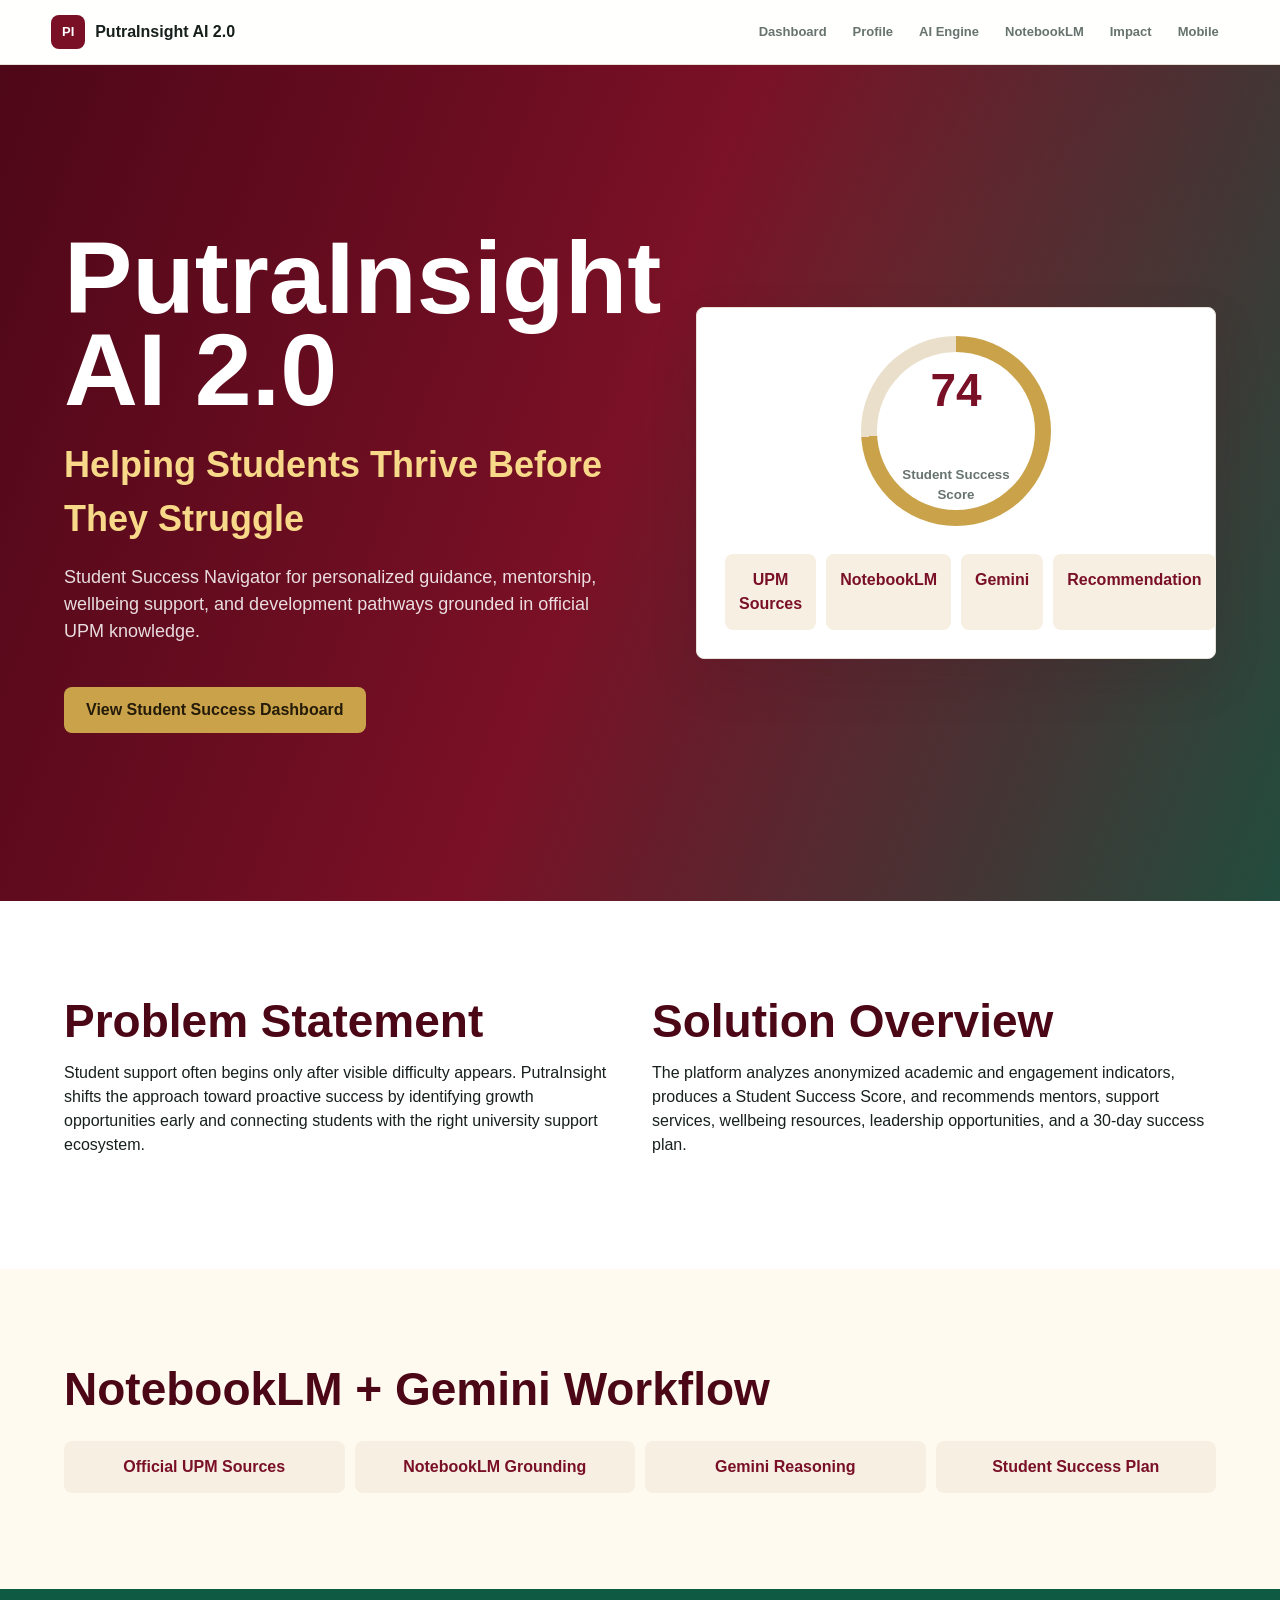
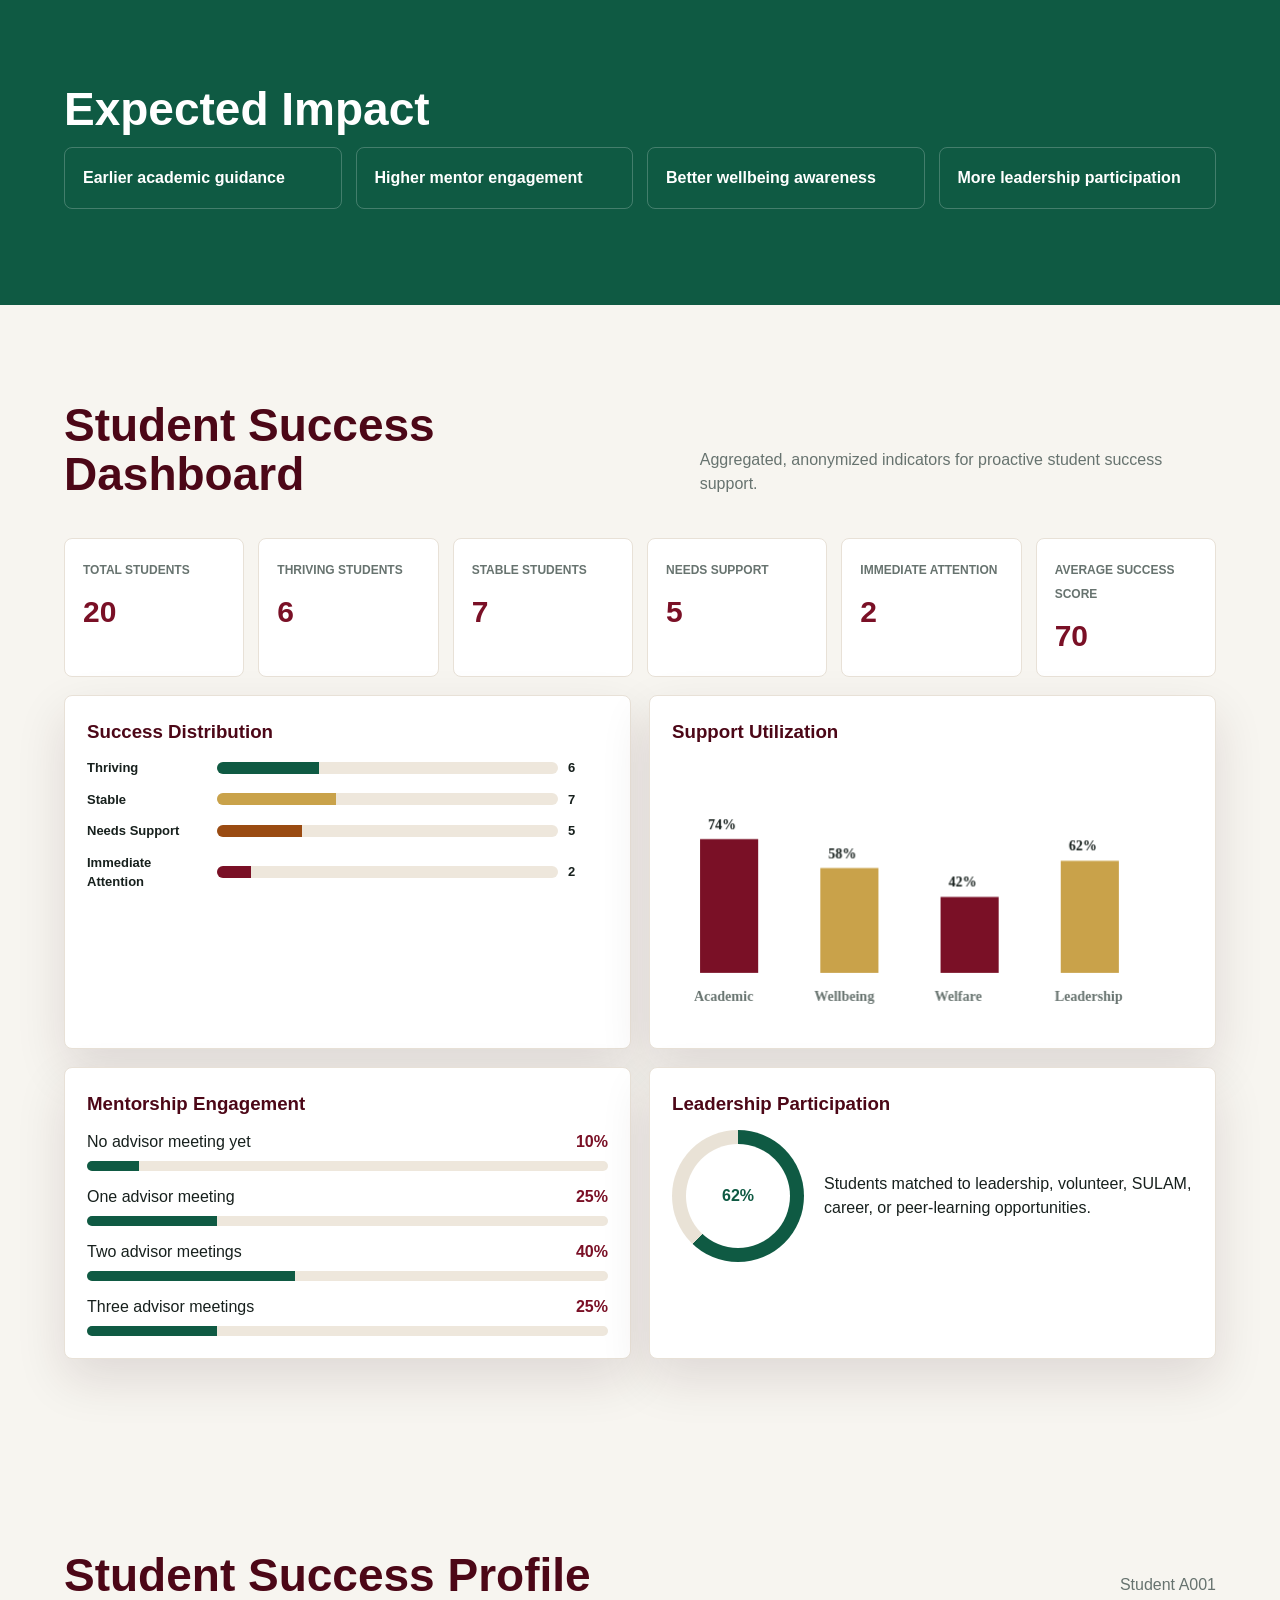
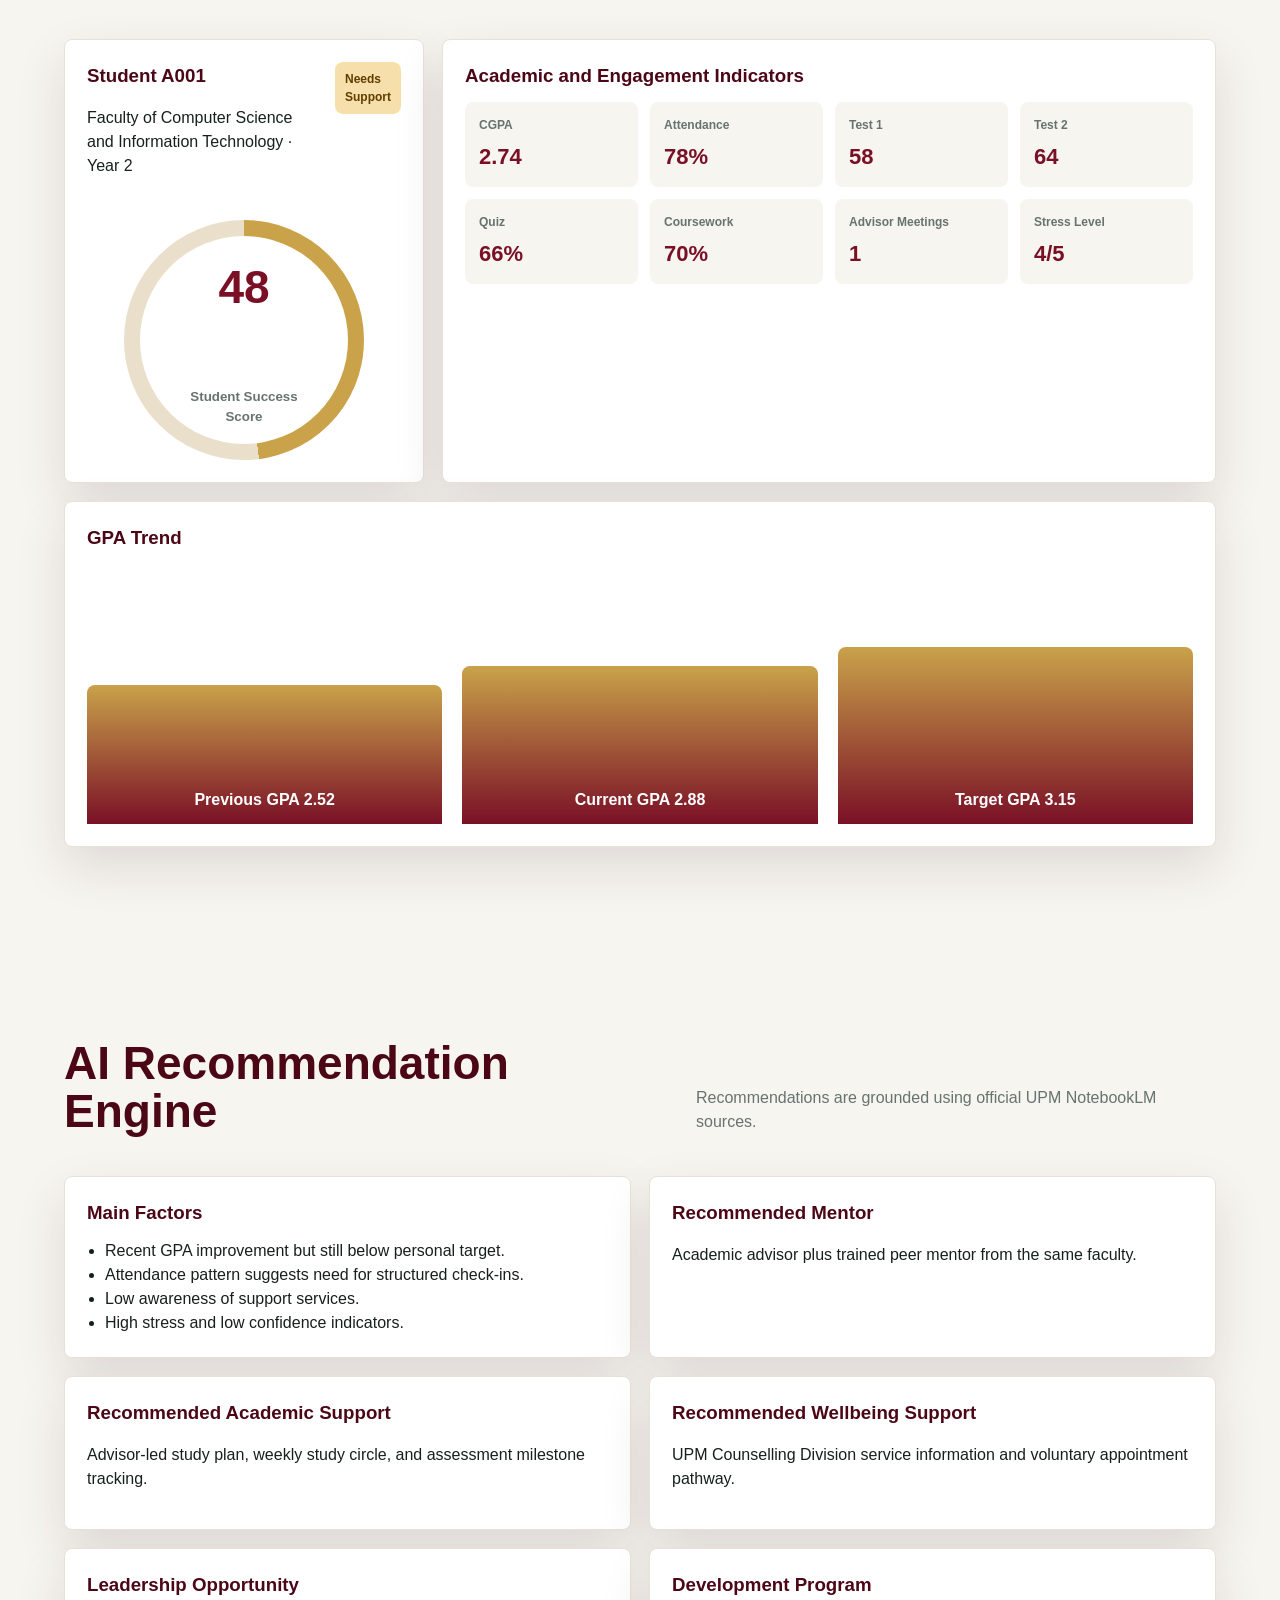
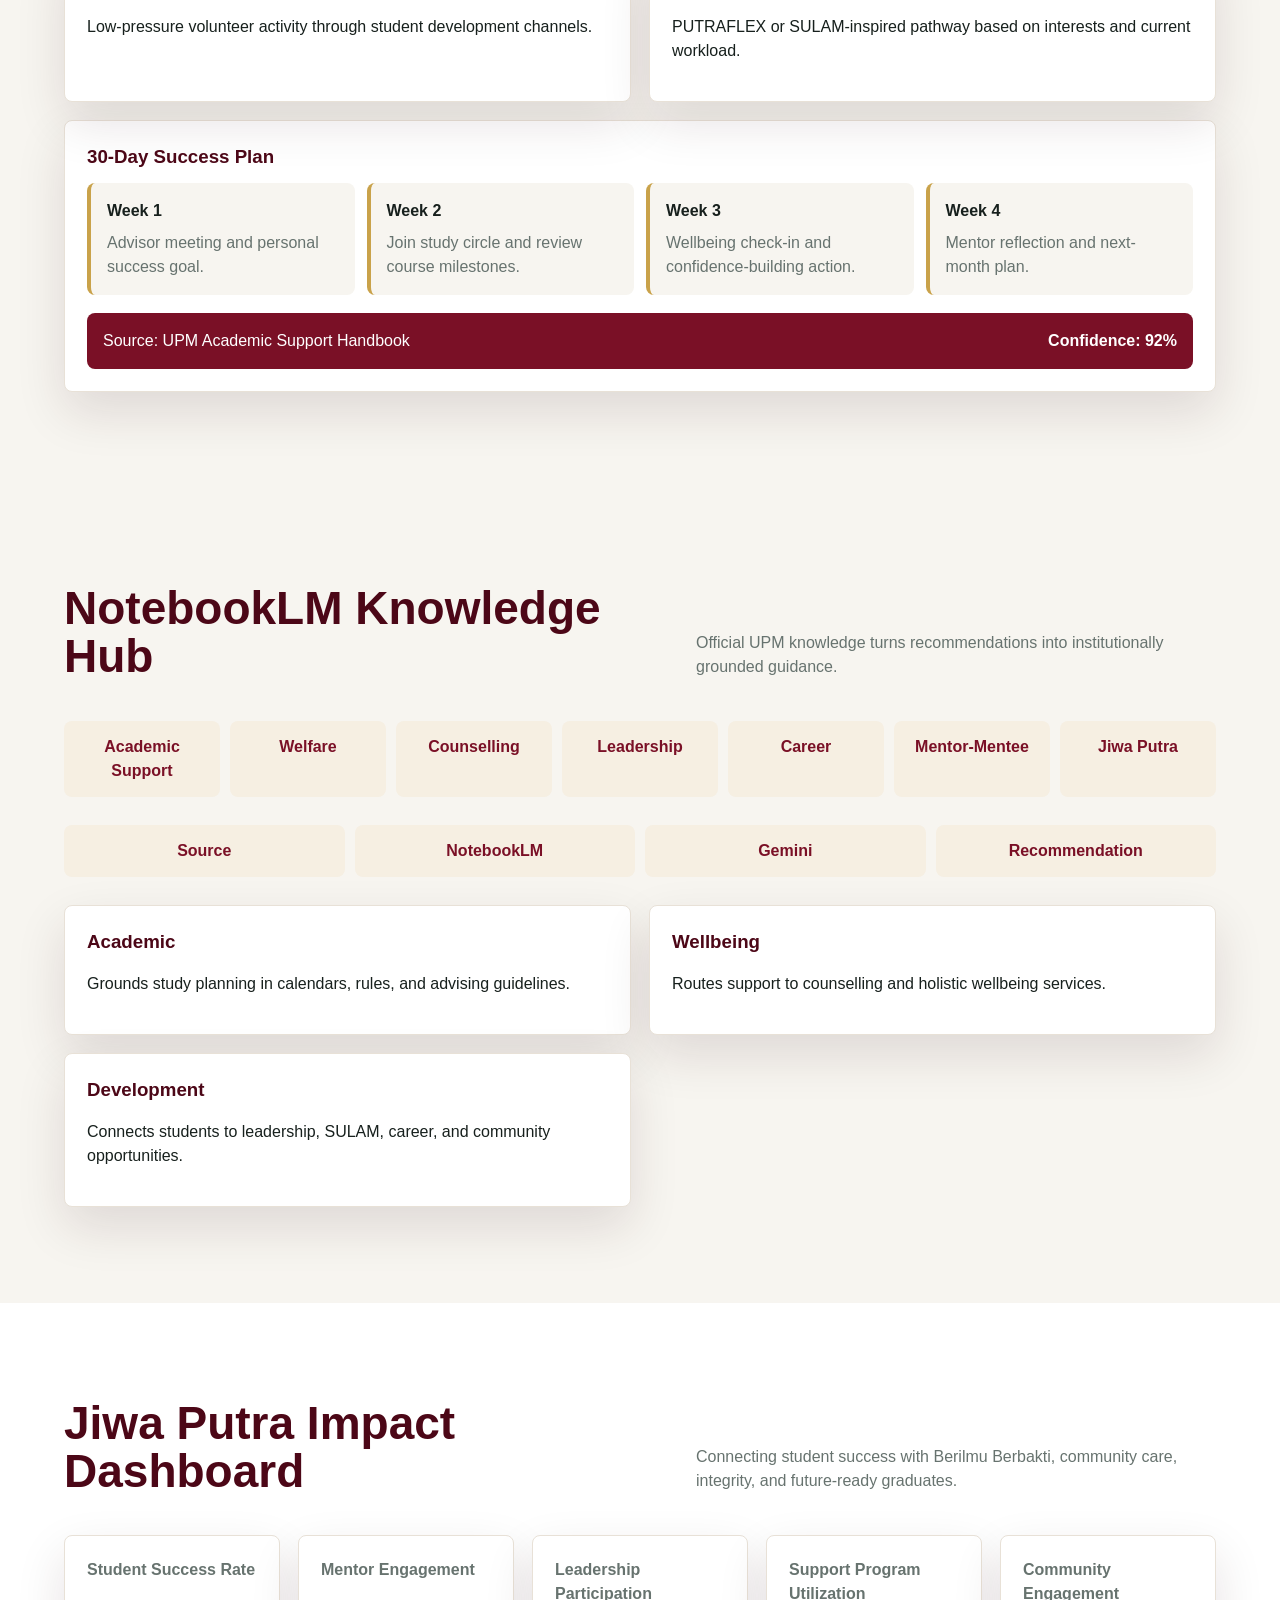
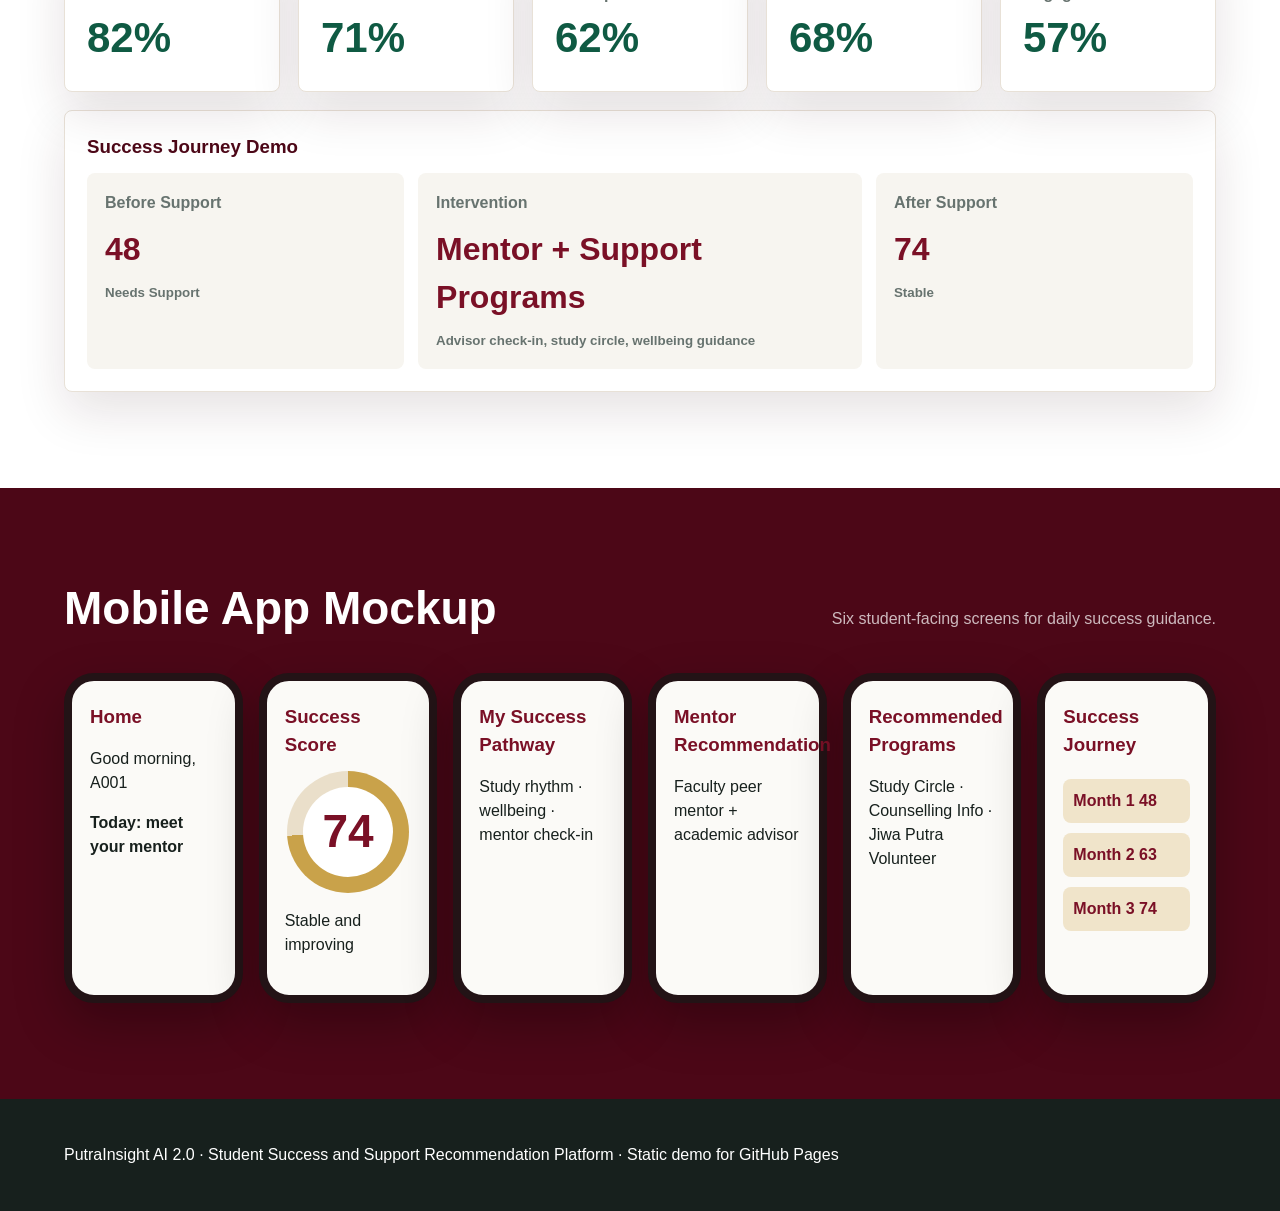
==== demo/index.html @ a6c6b480 "Initial PutraInsight AI 2.0 demo package" ====
<!doctype html>
<html lang="en">
  <head>
    <meta charset="utf-8">
    <meta name="viewport" content="width=device-width, initial-scale=1">
    <title>PutraInsight AI 2.0 | Student Success Navigator</title>
    <link rel="stylesheet" href="styles.css">
  </head>
  <body>
    <header class="topbar">
      <a class="brand" href="#home" aria-label="PutraInsight AI 2.0 home">
        <span class="brand-mark">PI</span>
        <span>PutraInsight AI 2.0</span>
      </a>
      <nav class="nav" aria-label="Primary navigation">
        <a href="#dashboard">Dashboard</a>
        <a href="#profile">Profile</a>
        <a href="#engine">AI Engine</a>
        <a href="#knowledge">NotebookLM</a>
        <a href="#impact">Impact</a>
        <a href="#mobile">Mobile</a>
      </nav>
    </header>

    <main>
      <section id="home" class="hero section">
        <div class="hero-copy">
          <h1>PutraInsight AI 2.0</h1>
          <p class="tagline">Helping Students Thrive Before They Struggle</p>
          <p>Student Success Navigator for personalized guidance, mentorship, wellbeing support, and development pathways grounded in official UPM knowledge.</p>
          <a class="primary-button" href="#dashboard">View Student Success Dashboard</a>
        </div>
        <div class="hero-panel" aria-label="Student success preview">
          <div class="score-ring" style="--score:74">
            <span>74</span>
            <small>Student Success Score</small>
          </div>
          <div class="mini-flow">
            <span>UPM Sources</span>
            <span>NotebookLM</span>
            <span>Gemini</span>
            <span>Recommendation</span>
          </div>
        </div>
      </section>

      <section class="section split">
        <div>
          <h2>Problem Statement</h2>
          <p>Student support often begins only after visible difficulty appears. PutraInsight shifts the approach toward proactive success by identifying growth opportunities early and connecting students with the right university support ecosystem.</p>
        </div>
        <div>
          <h2>Solution Overview</h2>
          <p>The platform analyzes anonymized academic and engagement indicators, produces a Student Success Score, and recommends mentors, support services, wellbeing resources, leadership opportunities, and a 30-day success plan.</p>
        </div>
      </section>

      <section class="section workflow">
        <h2>NotebookLM + Gemini Workflow</h2>
        <div class="workflow-grid">
          <div>Official UPM Sources</div>
          <div>NotebookLM Grounding</div>
          <div>Gemini Reasoning</div>
          <div>Student Success Plan</div>
        </div>
      </section>

      <section class="section impact-strip">
        <h2>Expected Impact</h2>
        <div class="impact-row">
          <span>Earlier academic guidance</span>
          <span>Higher mentor engagement</span>
          <span>Better wellbeing awareness</span>
          <span>More leadership participation</span>
        </div>
      </section>

      <section id="dashboard" class="section dashboard-page">
        <div class="section-heading">
          <h2>Student Success Dashboard</h2>
          <p>Aggregated, anonymized indicators for proactive student success support.</p>
        </div>
        <div class="metric-grid" id="metrics"></div>
        <div class="chart-grid">
          <article class="panel">
            <h3>Success Distribution</h3>
            <div class="bars" id="distribution"></div>
          </article>
          <article class="panel">
            <h3>Support Utilization</h3>
            <canvas id="supportChart" width="520" height="260"></canvas>
          </article>
          <article class="panel">
            <h3>Mentorship Engagement</h3>
            <div class="progress-list" id="mentorList"></div>
          </article>
          <article class="panel">
            <h3>Leadership Participation</h3>
            <div class="donut-row">
              <div class="donut" style="--p:62"><span>62%</span></div>
              <p>Students matched to leadership, volunteer, SULAM, career, or peer-learning opportunities.</p>
            </div>
          </article>
        </div>
      </section>

      <section id="profile" class="section profile-page">
        <div class="section-heading">
          <h2>Student Success Profile</h2>
          <p>Student A001</p>
        </div>
        <div class="profile-layout">
          <article class="panel profile-card">
            <div class="profile-top">
              <div>
                <h3>Student A001</h3>
                <p>Faculty of Computer Science and Information Technology · Year 2</p>
              </div>
              <span class="status needs">Needs Support</span>
            </div>
            <div class="score-ring large" style="--score:48">
              <span>48</span>
              <small>Student Success Score</small>
            </div>
          </article>
          <article class="panel">
            <h3>Academic and Engagement Indicators</h3>
            <div class="indicator-grid" id="studentIndicators"></div>
          </article>
          <article class="panel wide">
            <h3>GPA Trend</h3>
            <div class="trend">
              <span style="height:58%">Previous GPA 2.52</span>
              <span style="height:66%">Current GPA 2.88</span>
              <span style="height:74%">Target GPA 3.15</span>
            </div>
          </article>
        </div>
      </section>

      <section id="engine" class="section engine-page">
        <div class="section-heading">
          <h2>AI Recommendation Engine</h2>
          <p>Recommendations are grounded using official UPM NotebookLM sources.</p>
        </div>
        <div class="recommendation-grid">
          <article class="panel">
            <h3>Main Factors</h3>
            <ul>
              <li>Recent GPA improvement but still below personal target.</li>
              <li>Attendance pattern suggests need for structured check-ins.</li>
              <li>Low awareness of support services.</li>
              <li>High stress and low confidence indicators.</li>
            </ul>
          </article>
          <article class="panel">
            <h3>Recommended Mentor</h3>
            <p>Academic advisor plus trained peer mentor from the same faculty.</p>
          </article>
          <article class="panel">
            <h3>Recommended Academic Support</h3>
            <p>Advisor-led study plan, weekly study circle, and assessment milestone tracking.</p>
          </article>
          <article class="panel">
            <h3>Recommended Wellbeing Support</h3>
            <p>UPM Counselling Division service information and voluntary appointment pathway.</p>
          </article>
          <article class="panel">
            <h3>Leadership Opportunity</h3>
            <p>Low-pressure volunteer activity through student development channels.</p>
          </article>
          <article class="panel">
            <h3>Development Program</h3>
            <p>PUTRAFLEX or SULAM-inspired pathway based on interests and current workload.</p>
          </article>
        </div>
        <article class="panel plan">
          <h3>30-Day Success Plan</h3>
          <div class="timeline">
            <div><strong>Week 1</strong><span>Advisor meeting and personal success goal.</span></div>
            <div><strong>Week 2</strong><span>Join study circle and review course milestones.</span></div>
            <div><strong>Week 3</strong><span>Wellbeing check-in and confidence-building action.</span></div>
            <div><strong>Week 4</strong><span>Mentor reflection and next-month plan.</span></div>
          </div>
          <div class="source-confidence">
            <span>Source: UPM Academic Support Handbook</span>
            <strong>Confidence: 92%</strong>
          </div>
        </article>
      </section>

      <section id="knowledge" class="section knowledge-page">
        <div class="section-heading">
          <h2>NotebookLM Knowledge Hub</h2>
          <p>Official UPM knowledge turns recommendations into institutionally grounded guidance.</p>
        </div>
        <div class="category-grid">
          <span>Academic Support</span>
          <span>Welfare</span>
          <span>Counselling</span>
          <span>Leadership</span>
          <span>Career</span>
          <span>Mentor-Mentee</span>
          <span>Jiwa Putra</span>
        </div>
        <div class="source-flow">
          <div>Source</div>
          <div>NotebookLM</div>
          <div>Gemini</div>
          <div>Recommendation</div>
        </div>
        <div class="knowledge-cards">
          <article class="panel"><h3>Academic</h3><p>Grounds study planning in calendars, rules, and advising guidelines.</p></article>
          <article class="panel"><h3>Wellbeing</h3><p>Routes support to counselling and holistic wellbeing services.</p></article>
          <article class="panel"><h3>Development</h3><p>Connects students to leadership, SULAM, career, and community opportunities.</p></article>
        </div>
      </section>

      <section id="impact" class="section jiwa-page">
        <div class="section-heading">
          <h2>Jiwa Putra Impact Dashboard</h2>
          <p>Connecting student success with Berilmu Berbakti, community care, integrity, and future-ready graduates.</p>
        </div>
        <div class="impact-dashboard">
          <article class="panel impact-card"><span>Student Success Rate</span><strong>82%</strong></article>
          <article class="panel impact-card"><span>Mentor Engagement</span><strong>71%</strong></article>
          <article class="panel impact-card"><span>Leadership Participation</span><strong>62%</strong></article>
          <article class="panel impact-card"><span>Support Program Utilization</span><strong>68%</strong></article>
          <article class="panel impact-card"><span>Community Engagement</span><strong>57%</strong></article>
        </div>
        <article class="panel journey">
          <h3>Success Journey Demo</h3>
          <div class="journey-grid">
            <div><span>Before Support</span><strong>48</strong><small>Needs Support</small></div>
            <div><span>Intervention</span><strong>Mentor + Support Programs</strong><small>Advisor check-in, study circle, wellbeing guidance</small></div>
            <div><span>After Support</span><strong>74</strong><small>Stable</small></div>
          </div>
        </article>
      </section>

      <section id="mobile" class="section mobile-page">
        <div class="section-heading">
          <h2>Mobile App Mockup</h2>
          <p>Six student-facing screens for daily success guidance.</p>
        </div>
        <div class="phone-grid">
          <div class="phone"><h3>Home</h3><p>Good morning, A001</p><strong>Today: meet your mentor</strong></div>
          <div class="phone"><h3>Success Score</h3><div class="score-ring small" style="--score:74"><span>74</span></div><p>Stable and improving</p></div>
          <div class="phone"><h3>My Success Pathway</h3><p>Study rhythm · wellbeing · mentor check-in</p></div>
          <div class="phone"><h3>Mentor Recommendation</h3><p>Faculty peer mentor + academic advisor</p></div>
          <div class="phone"><h3>Recommended Programs</h3><p>Study Circle · Counselling Info · Jiwa Putra Volunteer</p></div>
          <div class="phone"><h3>Success Journey</h3><div class="months"><span>Month 1 48</span><span>Month 2 63</span><span>Month 3 74</span></div></div>
        </div>
      </section>
    </main>

    <footer class="footer">
      <p>PutraInsight AI 2.0 · Student Success and Support Recommendation Platform · Static demo for GitHub Pages</p>
    </footer>
    <script src="script.js"></script>
  </body>
</html>
---- demo/styles.css ----
:root {
  --maroon: #7a1026;
  --maroon-dark: #4c0717;
  --gold: #c9a24a;
  --green: #0f5a43;
  --ink: #17201d;
  --muted: #67736f;
  --line: #e8e1d7;
  --paper: #ffffff;
  --soft: #f7f5f0;
  --shadow: 0 20px 50px rgba(48, 18, 23, 0.12);
}

* {
  box-sizing: border-box;
}

html {
  scroll-behavior: smooth;
}

body {
  margin: 0;
  color: var(--ink);
  background: var(--soft);
  font-family: Inter, "Segoe UI", Arial, sans-serif;
  line-height: 1.5;
  overflow-x: hidden;
}

a {
  color: inherit;
  text-decoration: none;
}

.topbar {
  position: sticky;
  top: 0;
  z-index: 20;
  display: flex;
  align-items: center;
  justify-content: space-between;
  gap: 24px;
  padding: 14px clamp(18px, 4vw, 56px);
  background: rgba(255, 255, 255, 0.92);
  border-bottom: 1px solid var(--line);
  backdrop-filter: blur(14px);
}

.brand {
  display: inline-flex;
  align-items: center;
  gap: 10px;
  font-weight: 800;
}

.brand-mark {
  display: grid;
  place-items: center;
  width: 34px;
  height: 34px;
  color: white;
  background: var(--maroon);
  border-radius: 8px;
  font-size: 13px;
}

.nav {
  display: flex;
  flex-wrap: wrap;
  gap: 6px;
  justify-content: flex-end;
}

.nav a {
  padding: 8px 10px;
  color: var(--muted);
  font-size: 13px;
  font-weight: 700;
}

.section {
  padding: clamp(54px, 8vw, 96px) clamp(18px, 5vw, 72px);
}

.hero {
  min-height: calc(100vh - 64px);
  display: grid;
  grid-template-columns: minmax(0, 1fr) minmax(280px, 520px);
  align-items: center;
  gap: clamp(32px, 6vw, 80px);
  color: white;
  background:
    linear-gradient(110deg, rgba(76, 7, 23, 0.96), rgba(122, 16, 38, 0.88) 48%, rgba(15, 90, 67, 0.82)),
    radial-gradient(circle at 70% 30%, rgba(201, 162, 74, 0.24), transparent 34%),
    var(--maroon);
}

.hero h1 {
  margin: 0;
  max-width: 760px;
  font-size: clamp(48px, 8vw, 112px);
  line-height: 0.9;
  letter-spacing: 0;
}

.tagline {
  margin: 22px 0 10px;
  font-size: clamp(22px, 3vw, 36px);
  color: #f7d989;
  font-weight: 800;
}

.hero-copy p:not(.tagline) {
  max-width: 620px;
  color: rgba(255, 255, 255, 0.86);
  font-size: 18px;
}

.hero-copy,
.hero-panel {
  min-width: 0;
}

.primary-button {
  display: inline-flex;
  align-items: center;
  justify-content: center;
  min-height: 46px;
  margin-top: 24px;
  padding: 0 22px;
  border-radius: 8px;
  background: var(--gold);
  color: #251b09;
  font-weight: 800;
}

.hero-panel,
.panel {
  background: var(--paper);
  border: 1px solid var(--line);
  border-radius: 8px;
  box-shadow: var(--shadow);
}

.hero-panel {
  padding: 28px;
  color: var(--ink);
}

.score-ring {
  --p: calc(var(--score) * 1%);
  width: 190px;
  aspect-ratio: 1;
  margin: 0 auto;
  display: grid;
  place-items: center;
  text-align: center;
  border-radius: 50%;
  background: conic-gradient(var(--gold) var(--p), #eadfca 0);
  position: relative;
}

.score-ring::after {
  content: "";
  position: absolute;
  inset: 16px;
  border-radius: 50%;
  background: white;
}

.score-ring span,
.score-ring small {
  z-index: 1;
  display: block;
}

.score-ring span {
  font-size: 46px;
  font-weight: 900;
  color: var(--maroon);
}

.score-ring small {
  max-width: 110px;
  color: var(--muted);
  font-weight: 700;
}

.score-ring.large {
  width: 240px;
}

.score-ring.small {
  width: 122px;
}

.mini-flow,
.workflow-grid,
.source-flow {
  display: grid;
  grid-template-columns: repeat(4, 1fr);
  gap: 10px;
  margin-top: 28px;
}

.mini-flow span,
.workflow-grid div,
.source-flow div,
.category-grid span {
  padding: 14px;
  border-radius: 8px;
  background: #f6efe2;
  color: var(--maroon);
  font-weight: 800;
  text-align: center;
}

.split {
  display: grid;
  grid-template-columns: repeat(2, minmax(0, 1fr));
  gap: 24px;
  background: white;
}

h2 {
  margin: 0 0 14px;
  color: var(--maroon-dark);
  font-size: clamp(28px, 4vw, 46px);
  line-height: 1.05;
}

h3 {
  margin: 0 0 12px;
  color: var(--maroon-dark);
}

.section-heading {
  display: flex;
  align-items: end;
  justify-content: space-between;
  gap: 22px;
  margin-bottom: 26px;
}

.section-heading p {
  max-width: 520px;
  color: var(--muted);
}

.workflow {
  background: #fffaf0;
}

.impact-strip {
  background: var(--green);
  color: white;
}

.impact-strip h2 {
  color: white;
}

.impact-row {
  display: grid;
  grid-template-columns: repeat(4, 1fr);
  gap: 14px;
}

.impact-row span {
  padding: 18px;
  border: 1px solid rgba(255, 255, 255, 0.22);
  border-radius: 8px;
  font-weight: 800;
}

.metric-grid {
  display: grid;
  grid-template-columns: repeat(6, minmax(130px, 1fr));
  gap: 14px;
  margin-bottom: 18px;
}

.metric {
  padding: 18px;
  background: white;
  border: 1px solid var(--line);
  border-radius: 8px;
}

.metric span {
  color: var(--muted);
  font-size: 12px;
  font-weight: 800;
  text-transform: uppercase;
}

.metric strong {
  display: block;
  margin-top: 8px;
  color: var(--maroon);
  font-size: 30px;
}

.chart-grid,
.recommendation-grid,
.knowledge-cards,
.impact-dashboard {
  display: grid;
  grid-template-columns: repeat(2, minmax(0, 1fr));
  gap: 18px;
}

.panel {
  padding: 22px;
}

.bars {
  display: grid;
  gap: 12px;
}

.bar-row {
  display: grid;
  grid-template-columns: 120px 1fr 40px;
  align-items: center;
  gap: 10px;
  font-size: 13px;
  font-weight: 800;
}

.bar-track {
  height: 12px;
  overflow: hidden;
  border-radius: 999px;
  background: #eee7dc;
}

.bar-fill {
  height: 100%;
  background: linear-gradient(90deg, var(--maroon), var(--gold));
}

.progress-list {
  display: grid;
  gap: 14px;
}

.progress-item {
  display: grid;
  gap: 7px;
}

.progress-item div {
  height: 10px;
  border-radius: 999px;
  background: #eee7dc;
  overflow: hidden;
}

.progress-item span span {
  float: right;
  color: var(--maroon);
  font-weight: 900;
}

.progress-item i {
  display: block;
  height: 100%;
  background: var(--green);
}

.donut-row {
  display: flex;
  align-items: center;
  gap: 20px;
}

.donut {
  --fill: calc(var(--p) * 1%);
  width: 132px;
  aspect-ratio: 1;
  display: grid;
  place-items: center;
  flex: 0 0 auto;
  border-radius: 50%;
  background: conic-gradient(var(--green) var(--fill), #e9e2d6 0);
  position: relative;
}

.donut::after {
  content: "";
  position: absolute;
  inset: 14px;
  border-radius: 50%;
  background: white;
}

.donut span {
  z-index: 1;
  font-weight: 900;
  color: var(--green);
}

.profile-layout {
  display: grid;
  grid-template-columns: 360px 1fr;
  gap: 18px;
}

.profile-card {
  display: grid;
  gap: 26px;
}

.profile-top {
  display: flex;
  justify-content: space-between;
  gap: 14px;
}

.status {
  align-self: start;
  padding: 8px 10px;
  border-radius: 8px;
  font-size: 12px;
  font-weight: 900;
}

.status.needs {
  color: #603d00;
  background: #f6dfaa;
}

.indicator-grid {
  display: grid;
  grid-template-columns: repeat(4, minmax(0, 1fr));
  gap: 12px;
}

.indicator {
  padding: 14px;
  border-radius: 8px;
  background: var(--soft);
}

.indicator span {
  display: block;
  color: var(--muted);
  font-size: 12px;
  font-weight: 800;
}

.indicator strong {
  display: block;
  margin-top: 6px;
  color: var(--maroon);
  font-size: 22px;
}

.wide {
  grid-column: 1 / -1;
}

.trend {
  height: 260px;
  display: flex;
  align-items: end;
  gap: 20px;
  padding-top: 20px;
}

.trend span {
  flex: 1;
  display: flex;
  align-items: end;
  justify-content: center;
  padding: 12px;
  color: white;
  border-radius: 8px 8px 0 0;
  background: linear-gradient(180deg, var(--gold), var(--maroon));
  font-weight: 800;
  text-align: center;
}

.recommendation-grid ul {
  padding-left: 18px;
  margin: 0;
}

.plan {
  margin-top: 18px;
}

.timeline {
  display: grid;
  grid-template-columns: repeat(4, 1fr);
  gap: 12px;
}

.timeline div {
  padding: 16px;
  border-left: 4px solid var(--gold);
  background: var(--soft);
  border-radius: 8px;
}

.timeline span {
  display: block;
  margin-top: 8px;
  color: var(--muted);
}

.source-confidence {
  display: flex;
  justify-content: space-between;
  gap: 18px;
  margin-top: 18px;
  padding: 16px;
  border-radius: 8px;
  color: white;
  background: var(--maroon);
}

.category-grid {
  display: grid;
  grid-template-columns: repeat(7, minmax(120px, 1fr));
  gap: 10px;
}

.source-flow {
  margin: 28px 0;
}

.jiwa-page {
  background: #fff;
}

.impact-dashboard {
  grid-template-columns: repeat(5, 1fr);
}

.impact-card {
  min-height: 140px;
  display: grid;
  align-content: space-between;
}

.impact-card span {
  color: var(--muted);
  font-weight: 800;
}

.impact-card strong {
  color: var(--green);
  font-size: 42px;
}

.journey {
  margin-top: 18px;
}

.journey-grid {
  display: grid;
  grid-template-columns: 1fr 1.4fr 1fr;
  gap: 14px;
}

.journey-grid div {
  padding: 18px;
  border-radius: 8px;
  background: var(--soft);
}

.journey-grid span,
.journey-grid small {
  display: block;
  color: var(--muted);
  font-weight: 800;
}

.journey-grid strong {
  display: block;
  margin: 10px 0;
  color: var(--maroon);
  font-size: 32px;
}

.mobile-page {
  background: var(--maroon-dark);
  color: white;
}

.mobile-page h2,
.mobile-page h3 {
  color: white;
}

.mobile-page .section-heading p {
  color: rgba(255, 255, 255, 0.72);
}

.phone-grid {
  display: grid;
  grid-template-columns: repeat(6, minmax(150px, 1fr));
  gap: 16px;
}

.phone {
  min-height: 310px;
  padding: 22px 18px;
  border: 8px solid #231316;
  border-radius: 30px;
  background: #fbfaf7;
  color: var(--ink);
  box-shadow: 0 20px 50px rgba(0, 0, 0, 0.28);
}

.phone h3 {
  color: var(--maroon);
}

.months {
  display: grid;
  gap: 10px;
  margin-top: 20px;
}

.months span {
  padding: 10px;
  border-radius: 8px;
  background: #f0e4ca;
  color: var(--maroon);
  font-weight: 900;
}

.footer {
  padding: 28px clamp(18px, 5vw, 72px);
  color: white;
  background: var(--ink);
}

canvas {
  width: 100%;
  height: auto;
}

@media (max-width: 1100px) {
  .metric-grid,
  .impact-dashboard,
  .phone-grid {
    grid-template-columns: repeat(3, 1fr);
  }

  .category-grid {
    grid-template-columns: repeat(3, 1fr);
  }
}

@media (max-width: 820px) {
  .topbar {
    position: static;
    align-items: flex-start;
    flex-direction: column;
  }

  .nav {
    display: grid;
    grid-template-columns: repeat(3, minmax(0, 1fr));
    width: 100%;
    justify-content: flex-start;
  }

  .nav a {
    padding: 7px 8px;
  }

  .hero,
  .split,
  .profile-layout,
  .chart-grid,
  .recommendation-grid,
  .knowledge-cards {
    grid-template-columns: 1fr;
  }

  .metric-grid,
  .impact-row,
  .timeline,
  .impact-dashboard,
  .phone-grid,
  .mini-flow,
  .workflow-grid,
  .source-flow,
  .journey-grid {
    grid-template-columns: 1fr;
  }

  .section-heading,
  .source-confidence {
    align-items: flex-start;
    flex-direction: column;
  }

  .indicator-grid,
  .category-grid {
    grid-template-columns: repeat(2, 1fr);
  }

  .hero {
    display: block;
    min-height: auto;
  }

  .hero-copy,
  .hero-panel {
    width: min(100%, 560px);
    max-width: calc(100vw - 48px);
  }

  .hero-panel {
    margin-top: 32px;
  }

  .hero h1,
  .tagline {
    max-width: 100%;
    overflow-wrap: break-word;
  }
}

@media (max-width: 520px) {
  .indicator-grid,
  .category-grid {
    grid-template-columns: 1fr;
  }

  .hero h1 {
    font-size: 34px;
    line-height: 1;
  }

  .tagline {
    font-size: 22px;
    max-width: 310px;
  }

  .hero-copy p:not(.tagline),
  .hero-panel,
  .primary-button {
    max-width: 310px;
  }

  .nav {
    grid-template-columns: repeat(2, minmax(0, 1fr));
  }
}
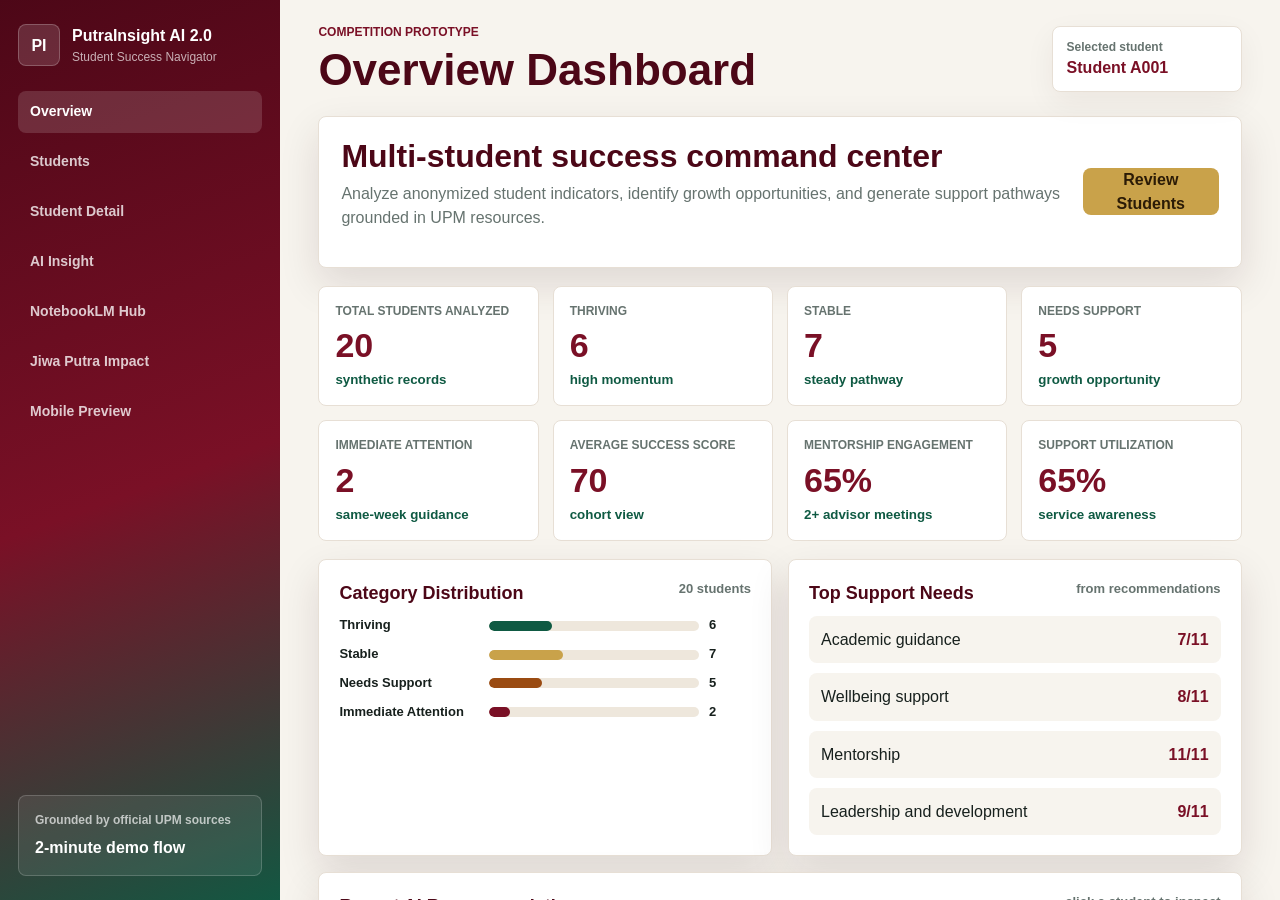
==== commit 4e4f5a62: "Refactor demo into complete multi-student prototype" ====
--- a/demo/index.html
+++ b/demo/index.html
@@ -7,256 +7,277 @@
     <link rel="stylesheet" href="styles.css">
   </head>
   <body>
-    <header class="topbar">
-      <a class="brand" href="#home" aria-label="PutraInsight AI 2.0 home">
-        <span class="brand-mark">PI</span>
-        <span>PutraInsight AI 2.0</span>
-      </a>
-      <nav class="nav" aria-label="Primary navigation">
-        <a href="#dashboard">Dashboard</a>
-        <a href="#profile">Profile</a>
-        <a href="#engine">AI Engine</a>
-        <a href="#knowledge">NotebookLM</a>
-        <a href="#impact">Impact</a>
-        <a href="#mobile">Mobile</a>
-      </nav>
-    </header>
-
-    <main>
-      <section id="home" class="hero section">
-        <div class="hero-copy">
-          <h1>PutraInsight AI 2.0</h1>
-          <p class="tagline">Helping Students Thrive Before They Struggle</p>
-          <p>Student Success Navigator for personalized guidance, mentorship, wellbeing support, and development pathways grounded in official UPM knowledge.</p>
-          <a class="primary-button" href="#dashboard">View Student Success Dashboard</a>
+    <div class="app-shell">
+      <aside class="sidebar" aria-label="Primary navigation">
+        <a class="brand" href="#overview" aria-label="PutraInsight AI 2.0 overview">
+          <span class="brand-mark">PI</span>
+          <span>
+            <strong>PutraInsight AI 2.0</strong>
+            <small>Student Success Navigator</small>
+          </span>
+        </a>
+        <nav class="side-nav" id="sideNav">
+          <button class="nav-item active" data-screen="overview" type="button">Overview</button>
+          <button class="nav-item" data-screen="students" type="button">Students</button>
+          <button class="nav-item" data-screen="detail" type="button">Student Detail</button>
+          <button class="nav-item" data-screen="insight" type="button">AI Insight</button>
+          <button class="nav-item" data-screen="notebook" type="button">NotebookLM Hub</button>
+          <button class="nav-item" data-screen="impact" type="button">Jiwa Putra Impact</button>
+          <button class="nav-item" data-screen="mobile" type="button">Mobile Preview</button>
+        </nav>
+        <div class="sidebar-note">
+          <span>Grounded by official UPM sources</span>
+          <strong>2-minute demo flow</strong>
         </div>
-        <div class="hero-panel" aria-label="Student success preview">
-          <div class="score-ring" style="--score:74">
-            <span>74</span>
-            <small>Student Success Score</small>
-          </div>
-          <div class="mini-flow">
-            <span>UPM Sources</span>
-            <span>NotebookLM</span>
-            <span>Gemini</span>
-            <span>Recommendation</span>
-          </div>
-        </div>
-      </section>
-
-      <section class="section split">
-        <div>
-          <h2>Problem Statement</h2>
-          <p>Student support often begins only after visible difficulty appears. PutraInsight shifts the approach toward proactive success by identifying growth opportunities early and connecting students with the right university support ecosystem.</p>
-        </div>
-        <div>
-          <h2>Solution Overview</h2>
-          <p>The platform analyzes anonymized academic and engagement indicators, produces a Student Success Score, and recommends mentors, support services, wellbeing resources, leadership opportunities, and a 30-day success plan.</p>
-        </div>
-      </section>
-
-      <section class="section workflow">
-        <h2>NotebookLM + Gemini Workflow</h2>
-        <div class="workflow-grid">
-          <div>Official UPM Sources</div>
-          <div>NotebookLM Grounding</div>
-          <div>Gemini Reasoning</div>
-          <div>Student Success Plan</div>
-        </div>
-      </section>
-
-      <section class="section impact-strip">
-        <h2>Expected Impact</h2>
-        <div class="impact-row">
-          <span>Earlier academic guidance</span>
-          <span>Higher mentor engagement</span>
-          <span>Better wellbeing awareness</span>
-          <span>More leadership participation</span>
-        </div>
-      </section>
-
-      <section id="dashboard" class="section dashboard-page">
-        <div class="section-heading">
-          <h2>Student Success Dashboard</h2>
-          <p>Aggregated, anonymized indicators for proactive student success support.</p>
-        </div>
-        <div class="metric-grid" id="metrics"></div>
-        <div class="chart-grid">
-          <article class="panel">
-            <h3>Success Distribution</h3>
-            <div class="bars" id="distribution"></div>
-          </article>
-          <article class="panel">
-            <h3>Support Utilization</h3>
-            <canvas id="supportChart" width="520" height="260"></canvas>
-          </article>
-          <article class="panel">
-            <h3>Mentorship Engagement</h3>
-            <div class="progress-list" id="mentorList"></div>
-          </article>
-          <article class="panel">
-            <h3>Leadership Participation</h3>
-            <div class="donut-row">
-              <div class="donut" style="--p:62"><span>62%</span></div>
-              <p>Students matched to leadership, volunteer, SULAM, career, or peer-learning opportunities.</p>
-            </div>
-          </article>
-        </div>
-      </section>
-
-      <section id="profile" class="section profile-page">
-        <div class="section-heading">
-          <h2>Student Success Profile</h2>
-          <p>Student A001</p>
-        </div>
-        <div class="profile-layout">
-          <article class="panel profile-card">
-            <div class="profile-top">
-              <div>
-                <h3>Student A001</h3>
-                <p>Faculty of Computer Science and Information Technology · Year 2</p>
-              </div>
-              <span class="status needs">Needs Support</span>
-            </div>
-            <div class="score-ring large" style="--score:48">
-              <span>48</span>
-              <small>Student Success Score</small>
-            </div>
-          </article>
-          <article class="panel">
-            <h3>Academic and Engagement Indicators</h3>
-            <div class="indicator-grid" id="studentIndicators"></div>
-          </article>
-          <article class="panel wide">
-            <h3>GPA Trend</h3>
-            <div class="trend">
-              <span style="height:58%">Previous GPA 2.52</span>
-              <span style="height:66%">Current GPA 2.88</span>
-              <span style="height:74%">Target GPA 3.15</span>
-            </div>
-          </article>
-        </div>
-      </section>
-
-      <section id="engine" class="section engine-page">
-        <div class="section-heading">
-          <h2>AI Recommendation Engine</h2>
-          <p>Recommendations are grounded using official UPM NotebookLM sources.</p>
-        </div>
-        <div class="recommendation-grid">
-          <article class="panel">
-            <h3>Main Factors</h3>
-            <ul>
-              <li>Recent GPA improvement but still below personal target.</li>
-              <li>Attendance pattern suggests need for structured check-ins.</li>
-              <li>Low awareness of support services.</li>
-              <li>High stress and low confidence indicators.</li>
-            </ul>
-          </article>
-          <article class="panel">
-            <h3>Recommended Mentor</h3>
-            <p>Academic advisor plus trained peer mentor from the same faculty.</p>
-          </article>
-          <article class="panel">
-            <h3>Recommended Academic Support</h3>
-            <p>Advisor-led study plan, weekly study circle, and assessment milestone tracking.</p>
-          </article>
-          <article class="panel">
-            <h3>Recommended Wellbeing Support</h3>
-            <p>UPM Counselling Division service information and voluntary appointment pathway.</p>
-          </article>
-          <article class="panel">
-            <h3>Leadership Opportunity</h3>
-            <p>Low-pressure volunteer activity through student development channels.</p>
-          </article>
-          <article class="panel">
-            <h3>Development Program</h3>
-            <p>PUTRAFLEX or SULAM-inspired pathway based on interests and current workload.</p>
-          </article>
-        </div>
-        <article class="panel plan">
-          <h3>30-Day Success Plan</h3>
-          <div class="timeline">
-            <div><strong>Week 1</strong><span>Advisor meeting and personal success goal.</span></div>
-            <div><strong>Week 2</strong><span>Join study circle and review course milestones.</span></div>
-            <div><strong>Week 3</strong><span>Wellbeing check-in and confidence-building action.</span></div>
-            <div><strong>Week 4</strong><span>Mentor reflection and next-month plan.</span></div>
-          </div>
-          <div class="source-confidence">
-            <span>Source: UPM Academic Support Handbook</span>
-            <strong>Confidence: 92%</strong>
-          </div>
-        </article>
-      </section>
-
-      <section id="knowledge" class="section knowledge-page">
-        <div class="section-heading">
-          <h2>NotebookLM Knowledge Hub</h2>
-          <p>Official UPM knowledge turns recommendations into institutionally grounded guidance.</p>
-        </div>
-        <div class="category-grid">
-          <span>Academic Support</span>
-          <span>Welfare</span>
-          <span>Counselling</span>
-          <span>Leadership</span>
-          <span>Career</span>
-          <span>Mentor-Mentee</span>
-          <span>Jiwa Putra</span>
-        </div>
-        <div class="source-flow">
-          <div>Source</div>
-          <div>NotebookLM</div>
-          <div>Gemini</div>
-          <div>Recommendation</div>
-        </div>
-        <div class="knowledge-cards">
-          <article class="panel"><h3>Academic</h3><p>Grounds study planning in calendars, rules, and advising guidelines.</p></article>
-          <article class="panel"><h3>Wellbeing</h3><p>Routes support to counselling and holistic wellbeing services.</p></article>
-          <article class="panel"><h3>Development</h3><p>Connects students to leadership, SULAM, career, and community opportunities.</p></article>
-        </div>
-      </section>
-
-      <section id="impact" class="section jiwa-page">
-        <div class="section-heading">
-          <h2>Jiwa Putra Impact Dashboard</h2>
-          <p>Connecting student success with Berilmu Berbakti, community care, integrity, and future-ready graduates.</p>
-        </div>
-        <div class="impact-dashboard">
-          <article class="panel impact-card"><span>Student Success Rate</span><strong>82%</strong></article>
-          <article class="panel impact-card"><span>Mentor Engagement</span><strong>71%</strong></article>
-          <article class="panel impact-card"><span>Leadership Participation</span><strong>62%</strong></article>
-          <article class="panel impact-card"><span>Support Program Utilization</span><strong>68%</strong></article>
-          <article class="panel impact-card"><span>Community Engagement</span><strong>57%</strong></article>
-        </div>
-        <article class="panel journey">
-          <h3>Success Journey Demo</h3>
-          <div class="journey-grid">
-            <div><span>Before Support</span><strong>48</strong><small>Needs Support</small></div>
-            <div><span>Intervention</span><strong>Mentor + Support Programs</strong><small>Advisor check-in, study circle, wellbeing guidance</small></div>
-            <div><span>After Support</span><strong>74</strong><small>Stable</small></div>
-          </div>
-        </article>
-      </section>
-
-      <section id="mobile" class="section mobile-page">
-        <div class="section-heading">
-          <h2>Mobile App Mockup</h2>
-          <p>Six student-facing screens for daily success guidance.</p>
-        </div>
-        <div class="phone-grid">
-          <div class="phone"><h3>Home</h3><p>Good morning, A001</p><strong>Today: meet your mentor</strong></div>
-          <div class="phone"><h3>Success Score</h3><div class="score-ring small" style="--score:74"><span>74</span></div><p>Stable and improving</p></div>
-          <div class="phone"><h3>My Success Pathway</h3><p>Study rhythm · wellbeing · mentor check-in</p></div>
-          <div class="phone"><h3>Mentor Recommendation</h3><p>Faculty peer mentor + academic advisor</p></div>
-          <div class="phone"><h3>Recommended Programs</h3><p>Study Circle · Counselling Info · Jiwa Putra Volunteer</p></div>
-          <div class="phone"><h3>Success Journey</h3><div class="months"><span>Month 1 48</span><span>Month 2 63</span><span>Month 3 74</span></div></div>
-        </div>
-      </section>
-    </main>
-
-    <footer class="footer">
-      <p>PutraInsight AI 2.0 · Student Success and Support Recommendation Platform · Static demo for GitHub Pages</p>
-    </footer>
+      </aside>
+
+      <main class="main-area">
+        <header class="app-header">
+          <div>
+            <p class="eyebrow">Competition prototype</p>
+            <h1 id="screenTitle">Overview Dashboard</h1>
+          </div>
+          <div class="selected-pill">
+            <span>Selected student</span>
+            <strong id="selectedStudentPill">Student A001</strong>
+          </div>
+        </header>
+
+        <section class="screen active" id="screen-overview" data-title="Overview Dashboard">
+          <div class="intro-panel">
+            <div>
+              <h2>Multi-student success command center</h2>
+              <p>Analyze anonymized student indicators, identify growth opportunities, and generate support pathways grounded in UPM resources.</p>
+            </div>
+            <button class="primary-action" data-go="students" type="button">Review Students</button>
+          </div>
+          <div class="metric-grid" id="overviewMetrics"></div>
+          <div class="dashboard-grid">
+            <article class="panel">
+              <div class="panel-head">
+                <h3>Category Distribution</h3>
+                <span>20 students</span>
+              </div>
+              <div class="bar-list" id="categoryDistribution"></div>
+            </article>
+            <article class="panel">
+              <div class="panel-head">
+                <h3>Top Support Needs</h3>
+                <span>from recommendations</span>
+              </div>
+              <div class="need-list" id="supportNeeds"></div>
+            </article>
+            <article class="panel wide-panel">
+              <div class="panel-head">
+                <h3>Recent AI Recommendations</h3>
+                <span>click a student to inspect</span>
+              </div>
+              <div class="recommendation-feed" id="recentRecommendations"></div>
+            </article>
+          </div>
+        </section>
+
+        <section class="screen" id="screen-students" data-title="Students">
+          <div class="screen-toolbar">
+            <div>
+              <h2>Students analyzed</h2>
+              <p>All records are synthetic and anonymized for the competition demo.</p>
+            </div>
+            <input id="studentSearch" type="search" placeholder="Search student, faculty, category">
+          </div>
+          <div class="student-table-wrap">
+            <table class="student-table">
+              <thead>
+                <tr>
+                  <th>Student ID</th>
+                  <th>Faculty</th>
+                  <th>Year</th>
+                  <th>Score</th>
+                  <th>Category</th>
+                  <th>Recommended Action</th>
+                  <th></th>
+                </tr>
+              </thead>
+              <tbody id="studentRows"></tbody>
+            </table>
+          </div>
+        </section>
+
+        <section class="screen" id="screen-detail" data-title="Student Detail">
+          <div class="detail-grid">
+            <article class="panel profile-panel">
+              <div class="profile-head">
+                <div>
+                  <h2 id="detailId">Student A001</h2>
+                  <p id="detailFaculty">Faculty</p>
+                </div>
+                <span class="category-badge" id="detailCategory">Needs Support</span>
+              </div>
+              <div class="score-block">
+                <div class="score-ring" id="detailScoreRing" style="--score:48">
+                  <span id="detailScore">48</span>
+                  <small>Student Success Score</small>
+                </div>
+                <div class="score-copy">
+                  <strong id="detailYear">Year 2</strong>
+                  <p id="detailAction">Recommended action appears here.</p>
+                </div>
+              </div>
+            </article>
+            <article class="panel">
+              <div class="panel-head">
+                <h3>GPA Trend</h3>
+                <span id="gpaTrendLabel">Improving</span>
+              </div>
+              <div class="trend-bars" id="gpaTrend"></div>
+            </article>
+            <article class="panel wide-panel">
+              <div class="panel-head">
+                <h3>Academic and Engagement Indicators</h3>
+                <span>selected student</span>
+              </div>
+              <div class="indicator-grid" id="detailIndicators"></div>
+            </article>
+          </div>
+        </section>
+
+        <section class="screen" id="screen-insight" data-title="AI Insight Engine">
+          <div class="ai-layout">
+            <article class="panel selected-summary">
+              <div class="panel-head">
+                <h3 id="insightStudent">Student A001</h3>
+                <span id="insightCategory">Needs Support</span>
+              </div>
+              <p>Recommendations are grounded using official UPM resources through NotebookLM.</p>
+              <div class="source-card">
+                <span>NotebookLM source used</span>
+                <strong id="sourceUsed">UPM Academic Advising System Guideline</strong>
+                <div class="confidence-line">
+                  <i id="confidenceBar"></i>
+                </div>
+                <small id="confidenceScore">Source confidence: 92%</small>
+              </div>
+            </article>
+            <article class="panel">
+              <h3>Key Support Factors</h3>
+              <ul class="clean-list" id="supportFactors"></ul>
+            </article>
+            <article class="panel">
+              <h3>Strengths</h3>
+              <ul class="clean-list" id="strengths"></ul>
+            </article>
+            <article class="panel">
+              <h3>Growth Opportunities</h3>
+              <ul class="clean-list" id="growthOpportunities"></ul>
+            </article>
+            <article class="panel wide-panel">
+              <div class="recommendation-grid" id="aiRecommendations"></div>
+            </article>
+            <article class="panel wide-panel journey-panel">
+              <div class="panel-head">
+                <h3>30-Day Success Journey</h3>
+                <span id="journeyGain">+26 points</span>
+              </div>
+              <div class="journey-visual">
+                <div class="journey-state before">
+                  <span>Before support</span>
+                  <strong id="beforeScore">48</strong>
+                  <small id="beforeCategory">Needs Support</small>
+                </div>
+                <div class="journey-plan" id="successPlan"></div>
+                <div class="journey-state after">
+                  <span>After 30-day plan</span>
+                  <strong id="afterScore">74</strong>
+                  <small id="afterCategory">Stable</small>
+                </div>
+              </div>
+            </article>
+          </div>
+        </section>
+
+        <section class="screen" id="screen-notebook" data-title="NotebookLM Hub">
+          <div class="intro-panel">
+            <div>
+              <h2>How grounding works</h2>
+              <p>NotebookLM keeps the recommendation engine connected to UPM academic, welfare, counselling, leadership, career, and Jiwa Putra sources.</p>
+            </div>
+          </div>
+          <div class="grounding-flow">
+            <div>Student Indicators</div>
+            <div>Gemini Analysis</div>
+            <div>NotebookLM Official Sources</div>
+            <div>Personalized Recommendation</div>
+            <div>Student Success Pathway</div>
+          </div>
+          <div class="source-category-grid" id="sourceCards"></div>
+        </section>
+
+        <section class="screen" id="screen-impact" data-title="Jiwa Putra Impact">
+          <div class="impact-hero">
+            <div>
+              <h2>From insight to care, responsibility, and empowerment</h2>
+              <p>PutraInsight connects student success with mentorship, wellbeing, leadership, and community impact.</p>
+            </div>
+            <div class="impact-mark">Jiwa Putra</div>
+          </div>
+          <div class="impact-metrics" id="impactMetrics"></div>
+          <div class="value-grid">
+            <article class="panel"><h3>Care</h3><p>Earlier support recommendations before students feel alone.</p></article>
+            <article class="panel"><h3>Responsibility</h3><p>Human-in-the-loop guidance for advisors and support units.</p></article>
+            <article class="panel"><h3>Student Empowerment</h3><p>Clear next steps that students can understand and act on.</p></article>
+            <article class="panel"><h3>Mentorship</h3><p>Advisor and peer mentor actions connected to each pathway.</p></article>
+            <article class="panel"><h3>Wellbeing</h3><p>Support options presented positively and respectfully.</p></article>
+            <article class="panel"><h3>Community Impact</h3><p>Leadership and service pathways aligned with Berilmu Berbakti.</p></article>
+          </div>
+        </section>
+
+        <section class="screen" id="screen-mobile" data-title="Mobile Preview">
+          <div class="screen-toolbar">
+            <div>
+              <h2>Student mobile companion</h2>
+              <p>A clean mobile view for success score, pathway, mentor, and recommended programmes.</p>
+            </div>
+          </div>
+          <div class="phone-grid">
+            <div class="phone">
+              <h3>Home</h3>
+              <p id="mobileHome">Welcome back, Student A001</p>
+              <strong id="mobileToday">Today: advisor check-in</strong>
+            </div>
+            <div class="phone">
+              <h3>Success Score</h3>
+              <div class="score-ring small" id="mobileScoreRing" style="--score:48"><span id="mobileScore">48</span></div>
+              <p id="mobileCategory">Needs Support</p>
+            </div>
+            <div class="phone">
+              <h3>My Success Pathway</h3>
+              <p>Month 1: stabilize study rhythm</p>
+              <p>Month 2: mentor reflection</p>
+              <p>Month 3: leadership opportunity</p>
+            </div>
+            <div class="phone">
+              <h3>Mentor Recommendation</h3>
+              <p>Academic advisor plus trained peer mentor from the same faculty.</p>
+            </div>
+            <div class="phone">
+              <h3>Recommended Programs</h3>
+              <p id="mobilePrograms">Study Circle, Wellbeing Info, Jiwa Putra Volunteer</p>
+            </div>
+          </div>
+        </section>
+      </main>
+    </div>
+
+    <nav class="mobile-nav" aria-label="Mobile navigation">
+      <button class="nav-item active" data-screen="overview" type="button">Overview</button>
+      <button class="nav-item" data-screen="students" type="button">Students</button>
+      <button class="nav-item" data-screen="detail" type="button">Detail</button>
+      <button class="nav-item" data-screen="insight" type="button">AI</button>
+      <button class="nav-item" data-screen="notebook" type="button">Hub</button>
+      <button class="nav-item" data-screen="impact" type="button">Impact</button>
+      <button class="nav-item" data-screen="mobile" type="button">Mobile</button>
+    </nav>
+
     <script src="script.js"></script>
   </body>
 </html>
--- a/demo/styles.css
+++ b/demo/styles.css
@@ -4,19 +4,22 @@
   --gold: #c9a24a;
   --green: #0f5a43;
   --ink: #17201d;
-  --muted: #67736f;
-  --line: #e8e1d7;
+  --muted: #66736f;
+  --line: #e7dfd5;
   --paper: #ffffff;
-  --soft: #f7f5f0;
-  --shadow: 0 20px 50px rgba(48, 18, 23, 0.12);
+  --soft: #f7f4ee;
+  --soft-gold: #f2ead8;
+  --danger-soft: #f7dfd6;
+  --shadow: 0 16px 40px rgba(48, 18, 23, 0.12);
 }
 
 * {
   box-sizing: border-box;
 }
 
-html {
-  scroll-behavior: smooth;
+html,
+body {
+  min-height: 100%;
 }
 
 body {
@@ -24,137 +27,434 @@
   color: var(--ink);
   background: var(--soft);
   font-family: Inter, "Segoe UI", Arial, sans-serif;
-  line-height: 1.5;
-  overflow-x: hidden;
-}
-
-a {
-  color: inherit;
-  text-decoration: none;
-}
-
-.topbar {
+  line-height: 1.45;
+}
+
+button,
+input {
+  font: inherit;
+}
+
+button {
+  cursor: pointer;
+}
+
+.app-shell {
+  min-height: 100vh;
+  display: grid;
+  grid-template-columns: 280px minmax(0, 1fr);
+}
+
+.sidebar {
   position: sticky;
   top: 0;
-  z-index: 20;
+  height: 100vh;
+  display: flex;
+  flex-direction: column;
+  gap: 24px;
+  padding: 24px 18px;
+  color: white;
+  background:
+    linear-gradient(160deg, rgba(76, 7, 23, 0.98), rgba(122, 16, 38, 0.96) 54%, rgba(15, 90, 67, 0.96)),
+    var(--maroon);
+}
+
+.brand {
+  display: flex;
+  align-items: center;
+  gap: 12px;
+  color: white;
+  text-decoration: none;
+}
+
+.brand-mark {
+  display: grid;
+  place-items: center;
+  width: 42px;
+  height: 42px;
+  flex: 0 0 auto;
+  color: white;
+  background: rgba(255, 255, 255, 0.14);
+  border: 1px solid rgba(255, 255, 255, 0.22);
+  border-radius: 8px;
+  font-weight: 900;
+}
+
+.brand strong,
+.brand small {
+  display: block;
+}
+
+.brand small {
+  margin-top: 2px;
+  color: rgba(255, 255, 255, 0.68);
+  font-size: 12px;
+}
+
+.side-nav {
+  display: grid;
+  gap: 8px;
+}
+
+.nav-item {
+  width: 100%;
+  min-height: 42px;
+  padding: 0 12px;
+  border: 0;
+  border-radius: 8px;
+  color: rgba(255, 255, 255, 0.78);
+  background: transparent;
+  font-size: 14px;
+  font-weight: 800;
+  text-align: left;
+}
+
+.nav-item:hover,
+.nav-item.active {
+  color: white;
+  background: rgba(255, 255, 255, 0.14);
+}
+
+.sidebar-note {
+  margin-top: auto;
+  padding: 16px;
+  border: 1px solid rgba(255, 255, 255, 0.18);
+  border-radius: 8px;
+  background: rgba(255, 255, 255, 0.08);
+}
+
+.sidebar-note span,
+.sidebar-note strong {
+  display: block;
+}
+
+.sidebar-note span {
+  color: rgba(255, 255, 255, 0.68);
+  font-size: 12px;
+  font-weight: 800;
+}
+
+.sidebar-note strong {
+  margin-top: 6px;
+}
+
+.main-area {
+  min-width: 0;
+  height: 100vh;
+  overflow: auto;
+  padding: 24px clamp(20px, 3vw, 40px) 36px;
+}
+
+.app-header {
   display: flex;
   align-items: center;
   justify-content: space-between;
-  gap: 24px;
-  padding: 14px clamp(18px, 4vw, 56px);
-  background: rgba(255, 255, 255, 0.92);
+  gap: 20px;
+  margin-bottom: 22px;
+}
+
+.eyebrow {
+  margin: 0 0 6px;
+  color: var(--maroon);
+  font-size: 12px;
+  font-weight: 900;
+  text-transform: uppercase;
+}
+
+h1,
+h2,
+h3,
+p {
+  margin-top: 0;
+}
+
+h1 {
+  margin-bottom: 0;
+  color: var(--maroon-dark);
+  font-size: clamp(28px, 4vw, 44px);
+  line-height: 1.05;
+}
+
+h2 {
+  margin-bottom: 8px;
+  color: var(--maroon-dark);
+  font-size: clamp(22px, 3vw, 32px);
+  line-height: 1.12;
+}
+
+h3 {
+  margin-bottom: 10px;
+  color: var(--maroon-dark);
+  font-size: 18px;
+}
+
+p {
+  color: var(--muted);
+}
+
+.selected-pill {
+  min-width: 190px;
+  padding: 12px 14px;
+  border: 1px solid var(--line);
+  border-radius: 8px;
+  background: white;
+  box-shadow: 0 10px 30px rgba(48, 18, 23, 0.06);
+}
+
+.selected-pill span,
+.selected-pill strong {
+  display: block;
+}
+
+.selected-pill span {
+  color: var(--muted);
+  font-size: 12px;
+  font-weight: 800;
+}
+
+.selected-pill strong {
+  color: var(--maroon);
+}
+
+.screen {
+  display: none;
+}
+
+.screen.active {
+  display: block;
+}
+
+.intro-panel,
+.panel,
+.student-table-wrap {
+  border: 1px solid var(--line);
+  border-radius: 8px;
+  background: var(--paper);
+  box-shadow: var(--shadow);
+}
+
+.intro-panel {
+  display: flex;
+  align-items: center;
+  justify-content: space-between;
+  gap: 20px;
+  margin-bottom: 18px;
+  padding: 22px;
+}
+
+.primary-action {
+  min-height: 44px;
+  padding: 0 18px;
+  border: 0;
+  border-radius: 8px;
+  color: #2b1b06;
+  background: var(--gold);
+  font-weight: 900;
+}
+
+.metric-grid {
+  display: grid;
+  grid-template-columns: repeat(4, minmax(150px, 1fr));
+  gap: 14px;
+  margin-bottom: 18px;
+}
+
+.metric-card {
+  min-height: 112px;
+  padding: 16px;
+  border: 1px solid var(--line);
+  border-radius: 8px;
+  background: white;
+}
+
+.metric-card span {
+  display: block;
+  color: var(--muted);
+  font-size: 12px;
+  font-weight: 900;
+  text-transform: uppercase;
+}
+
+.metric-card strong {
+  display: block;
+  margin-top: 8px;
+  color: var(--maroon);
+  font-size: 34px;
+  line-height: 1;
+}
+
+.metric-card small {
+  display: block;
+  margin-top: 8px;
+  color: var(--green);
+  font-weight: 800;
+}
+
+.dashboard-grid,
+.detail-grid,
+.ai-layout {
+  display: grid;
+  grid-template-columns: repeat(2, minmax(0, 1fr));
+  gap: 16px;
+}
+
+.panel {
+  padding: 20px;
+}
+
+.wide-panel {
+  grid-column: 1 / -1;
+}
+
+.panel-head,
+.screen-toolbar,
+.profile-head {
+  display: flex;
+  align-items: flex-start;
+  justify-content: space-between;
+  gap: 16px;
+}
+
+.panel-head span,
+.screen-toolbar p {
+  color: var(--muted);
+  font-size: 13px;
+  font-weight: 800;
+}
+
+.bar-list,
+.need-list,
+.recommendation-feed,
+.clean-list {
+  display: grid;
+  gap: 10px;
+}
+
+.bar-row {
+  display: grid;
+  grid-template-columns: 140px 1fr 42px;
+  align-items: center;
+  gap: 10px;
+  font-size: 13px;
+  font-weight: 800;
+}
+
+.bar-track,
+.confidence-line {
+  height: 10px;
+  overflow: hidden;
+  border-radius: 999px;
+  background: #eee7dc;
+}
+
+.bar-fill,
+.confidence-line i {
+  display: block;
+  height: 100%;
+  border-radius: 999px;
+  background: linear-gradient(90deg, var(--maroon), var(--gold));
+}
+
+.need-row,
+.feed-row {
+  display: grid;
+  grid-template-columns: 1fr auto;
+  gap: 10px;
+  align-items: center;
+  padding: 12px;
+  border-radius: 8px;
+  background: var(--soft);
+}
+
+.need-row strong,
+.feed-row strong {
+  color: var(--maroon);
+}
+
+.screen-toolbar {
+  margin-bottom: 16px;
+}
+
+.screen-toolbar input {
+  width: min(360px, 100%);
+  min-height: 42px;
+  padding: 0 12px;
+  border: 1px solid var(--line);
+  border-radius: 8px;
+}
+
+.student-table-wrap {
+  overflow: auto;
+}
+
+.student-table {
+  width: 100%;
+  border-collapse: collapse;
+  min-width: 940px;
+}
+
+.student-table th,
+.student-table td {
+  padding: 14px;
   border-bottom: 1px solid var(--line);
-  backdrop-filter: blur(14px);
-}
-
-.brand {
+  text-align: left;
+  vertical-align: top;
+}
+
+.student-table th {
+  color: var(--muted);
+  font-size: 12px;
+  font-weight: 900;
+  text-transform: uppercase;
+}
+
+.student-table tbody tr:hover,
+.student-table tbody tr.selected {
+  background: #fff8eb;
+}
+
+.table-action {
+  min-height: 34px;
+  padding: 0 12px;
+  border: 1px solid var(--maroon);
+  border-radius: 8px;
+  color: var(--maroon);
+  background: white;
+  font-size: 13px;
+  font-weight: 900;
+}
+
+.category-badge,
+.table-badge {
   display: inline-flex;
   align-items: center;
-  gap: 10px;
-  font-weight: 800;
-}
-
-.brand-mark {
-  display: grid;
-  place-items: center;
-  width: 34px;
-  height: 34px;
-  color: white;
-  background: var(--maroon);
-  border-radius: 8px;
-  font-size: 13px;
-}
-
-.nav {
+  min-height: 28px;
+  padding: 0 10px;
+  border-radius: 999px;
+  background: var(--soft-gold);
+  color: var(--maroon);
+  font-size: 12px;
+  font-weight: 900;
+}
+
+.profile-panel {
+  min-height: 300px;
+}
+
+.score-block {
   display: flex;
-  flex-wrap: wrap;
-  gap: 6px;
-  justify-content: flex-end;
-}
-
-.nav a {
-  padding: 8px 10px;
-  color: var(--muted);
-  font-size: 13px;
-  font-weight: 700;
-}
-
-.section {
-  padding: clamp(54px, 8vw, 96px) clamp(18px, 5vw, 72px);
-}
-
-.hero {
-  min-height: calc(100vh - 64px);
-  display: grid;
-  grid-template-columns: minmax(0, 1fr) minmax(280px, 520px);
   align-items: center;
-  gap: clamp(32px, 6vw, 80px);
-  color: white;
-  background:
-    linear-gradient(110deg, rgba(76, 7, 23, 0.96), rgba(122, 16, 38, 0.88) 48%, rgba(15, 90, 67, 0.82)),
-    radial-gradient(circle at 70% 30%, rgba(201, 162, 74, 0.24), transparent 34%),
-    var(--maroon);
-}
-
-.hero h1 {
-  margin: 0;
-  max-width: 760px;
-  font-size: clamp(48px, 8vw, 112px);
-  line-height: 0.9;
-  letter-spacing: 0;
-}
-
-.tagline {
-  margin: 22px 0 10px;
-  font-size: clamp(22px, 3vw, 36px);
-  color: #f7d989;
-  font-weight: 800;
-}
-
-.hero-copy p:not(.tagline) {
-  max-width: 620px;
-  color: rgba(255, 255, 255, 0.86);
-  font-size: 18px;
-}
-
-.hero-copy,
-.hero-panel {
-  min-width: 0;
-}
-
-.primary-button {
-  display: inline-flex;
-  align-items: center;
-  justify-content: center;
-  min-height: 46px;
-  margin-top: 24px;
-  padding: 0 22px;
-  border-radius: 8px;
-  background: var(--gold);
-  color: #251b09;
-  font-weight: 800;
-}
-
-.hero-panel,
-.panel {
-  background: var(--paper);
-  border: 1px solid var(--line);
-  border-radius: 8px;
-  box-shadow: var(--shadow);
-}
-
-.hero-panel {
-  padding: 28px;
-  color: var(--ink);
+  gap: 22px;
+  margin-top: 22px;
 }
 
 .score-ring {
   --p: calc(var(--score) * 1%);
-  width: 190px;
+  width: 174px;
   aspect-ratio: 1;
-  margin: 0 auto;
   display: grid;
   place-items: center;
+  flex: 0 0 auto;
   text-align: center;
   border-radius: 50%;
   background: conic-gradient(var(--gold) var(--p), #eadfca 0);
@@ -164,272 +464,40 @@
 .score-ring::after {
   content: "";
   position: absolute;
-  inset: 16px;
+  inset: 15px;
   border-radius: 50%;
   background: white;
 }
 
 .score-ring span,
 .score-ring small {
+  position: relative;
   z-index: 1;
   display: block;
 }
 
 .score-ring span {
-  font-size: 46px;
-  font-weight: 900;
   color: var(--maroon);
+  font-size: 44px;
+  font-weight: 900;
 }
 
 .score-ring small {
-  max-width: 110px;
-  color: var(--muted);
-  font-weight: 700;
-}
-
-.score-ring.large {
-  width: 240px;
-}
-
-.score-ring.small {
-  width: 122px;
-}
-
-.mini-flow,
-.workflow-grid,
-.source-flow {
-  display: grid;
-  grid-template-columns: repeat(4, 1fr);
-  gap: 10px;
-  margin-top: 28px;
-}
-
-.mini-flow span,
-.workflow-grid div,
-.source-flow div,
-.category-grid span {
-  padding: 14px;
-  border-radius: 8px;
-  background: #f6efe2;
-  color: var(--maroon);
-  font-weight: 800;
-  text-align: center;
-}
-
-.split {
-  display: grid;
-  grid-template-columns: repeat(2, minmax(0, 1fr));
-  gap: 24px;
-  background: white;
-}
-
-h2 {
-  margin: 0 0 14px;
-  color: var(--maroon-dark);
-  font-size: clamp(28px, 4vw, 46px);
-  line-height: 1.05;
-}
-
-h3 {
-  margin: 0 0 12px;
-  color: var(--maroon-dark);
-}
-
-.section-heading {
-  display: flex;
-  align-items: end;
-  justify-content: space-between;
-  gap: 22px;
-  margin-bottom: 26px;
-}
-
-.section-heading p {
-  max-width: 520px;
-  color: var(--muted);
-}
-
-.workflow {
-  background: #fffaf0;
-}
-
-.impact-strip {
-  background: var(--green);
-  color: white;
-}
-
-.impact-strip h2 {
-  color: white;
-}
-
-.impact-row {
-  display: grid;
-  grid-template-columns: repeat(4, 1fr);
-  gap: 14px;
-}
-
-.impact-row span {
-  padding: 18px;
-  border: 1px solid rgba(255, 255, 255, 0.22);
-  border-radius: 8px;
-  font-weight: 800;
-}
-
-.metric-grid {
-  display: grid;
-  grid-template-columns: repeat(6, minmax(130px, 1fr));
-  gap: 14px;
-  margin-bottom: 18px;
-}
-
-.metric {
-  padding: 18px;
-  background: white;
-  border: 1px solid var(--line);
-  border-radius: 8px;
-}
-
-.metric span {
+  width: 96px;
   color: var(--muted);
   font-size: 12px;
   font-weight: 800;
-  text-transform: uppercase;
-}
-
-.metric strong {
-  display: block;
-  margin-top: 8px;
-  color: var(--maroon);
-  font-size: 30px;
-}
-
-.chart-grid,
-.recommendation-grid,
-.knowledge-cards,
-.impact-dashboard {
-  display: grid;
-  grid-template-columns: repeat(2, minmax(0, 1fr));
-  gap: 18px;
-}
-
-.panel {
-  padding: 22px;
-}
-
-.bars {
-  display: grid;
-  gap: 12px;
-}
-
-.bar-row {
-  display: grid;
-  grid-template-columns: 120px 1fr 40px;
-  align-items: center;
-  gap: 10px;
-  font-size: 13px;
-  font-weight: 800;
-}
-
-.bar-track {
-  height: 12px;
-  overflow: hidden;
-  border-radius: 999px;
-  background: #eee7dc;
-}
-
-.bar-fill {
-  height: 100%;
-  background: linear-gradient(90deg, var(--maroon), var(--gold));
-}
-
-.progress-list {
-  display: grid;
-  gap: 14px;
-}
-
-.progress-item {
-  display: grid;
-  gap: 7px;
-}
-
-.progress-item div {
-  height: 10px;
-  border-radius: 999px;
-  background: #eee7dc;
-  overflow: hidden;
-}
-
-.progress-item span span {
-  float: right;
-  color: var(--maroon);
-  font-weight: 900;
-}
-
-.progress-item i {
-  display: block;
-  height: 100%;
-  background: var(--green);
-}
-
-.donut-row {
-  display: flex;
-  align-items: center;
-  gap: 20px;
-}
-
-.donut {
-  --fill: calc(var(--p) * 1%);
-  width: 132px;
-  aspect-ratio: 1;
-  display: grid;
-  place-items: center;
-  flex: 0 0 auto;
-  border-radius: 50%;
-  background: conic-gradient(var(--green) var(--fill), #e9e2d6 0);
-  position: relative;
-}
-
-.donut::after {
-  content: "";
-  position: absolute;
-  inset: 14px;
-  border-radius: 50%;
-  background: white;
-}
-
-.donut span {
-  z-index: 1;
-  font-weight: 900;
-  color: var(--green);
-}
-
-.profile-layout {
-  display: grid;
-  grid-template-columns: 360px 1fr;
-  gap: 18px;
-}
-
-.profile-card {
-  display: grid;
-  gap: 26px;
-}
-
-.profile-top {
-  display: flex;
-  justify-content: space-between;
-  gap: 14px;
-}
-
-.status {
-  align-self: start;
-  padding: 8px 10px;
-  border-radius: 8px;
-  font-size: 12px;
-  font-weight: 900;
-}
-
-.status.needs {
-  color: #603d00;
-  background: #f6dfaa;
+}
+
+.score-ring.small {
+  width: 122px;
+  margin: 12px auto;
+}
+
+.score-copy strong {
+  display: block;
+  color: var(--maroon-dark);
+  font-size: 24px;
 }
 
 .indicator-grid {
@@ -440,6 +508,7 @@
 
 .indicator {
   padding: 14px;
+  border: 1px solid var(--line);
   border-radius: 8px;
   background: var(--soft);
 }
@@ -448,7 +517,7 @@
   display: block;
   color: var(--muted);
   font-size: 12px;
-  font-weight: 800;
+  font-weight: 900;
 }
 
 .indicator strong {
@@ -458,300 +527,389 @@
   font-size: 22px;
 }
 
-.wide {
-  grid-column: 1 / -1;
-}
-
-.trend {
-  height: 260px;
-  display: flex;
+.trend-bars {
+  display: grid;
+  grid-template-columns: repeat(3, 1fr);
   align-items: end;
-  gap: 20px;
-  padding-top: 20px;
-}
-
-.trend span {
-  flex: 1;
+  min-height: 220px;
+  gap: 14px;
+}
+
+.trend-bar {
   display: flex;
   align-items: end;
   justify-content: center;
+  min-height: 60px;
+  padding: 10px;
+  border-radius: 8px 8px 0 0;
+  color: white;
+  background: linear-gradient(180deg, var(--gold), var(--maroon));
+  font-size: 13px;
+  font-weight: 900;
+  text-align: center;
+}
+
+.selected-summary {
+  color: white;
+  background:
+    linear-gradient(145deg, rgba(122, 16, 38, 0.96), rgba(76, 7, 23, 0.98)),
+    var(--maroon);
+}
+
+.selected-summary h3,
+.selected-summary p,
+.selected-summary .panel-head span {
+  color: white;
+}
+
+.source-card {
+  padding: 14px;
+  border-radius: 8px;
+  background: rgba(255, 255, 255, 0.12);
+}
+
+.source-card span,
+.source-card strong,
+.source-card small {
+  display: block;
+}
+
+.source-card span,
+.source-card small {
+  color: rgba(255, 255, 255, 0.74);
+  font-weight: 800;
+}
+
+.source-card strong {
+  margin: 6px 0 10px;
+}
+
+.clean-list {
+  margin: 0;
+  padding-left: 18px;
+}
+
+.clean-list li {
+  padding-bottom: 6px;
+}
+
+.recommendation-grid {
+  display: grid;
+  grid-template-columns: repeat(4, minmax(0, 1fr));
+  gap: 12px;
+}
+
+.recommendation-card {
+  min-height: 140px;
+  padding: 16px;
+  border-radius: 8px;
+  background: var(--soft);
+}
+
+.recommendation-card span {
+  display: block;
+  margin-bottom: 8px;
+  color: var(--muted);
+  font-size: 12px;
+  font-weight: 900;
+  text-transform: uppercase;
+}
+
+.journey-panel {
+  background: #fffaf0;
+}
+
+.journey-visual {
+  display: grid;
+  grid-template-columns: 0.8fr 1.4fr 0.8fr;
+  gap: 14px;
+}
+
+.journey-state {
+  padding: 18px;
+  border-radius: 8px;
+  color: white;
+}
+
+.journey-state.before {
+  background: var(--maroon);
+}
+
+.journey-state.after {
+  background: var(--green);
+}
+
+.journey-state span,
+.journey-state small {
+  display: block;
+  font-weight: 800;
+}
+
+.journey-state strong {
+  display: block;
+  margin: 8px 0;
+  font-size: 46px;
+  line-height: 1;
+}
+
+.journey-plan {
+  display: grid;
+  gap: 10px;
+}
+
+.plan-step {
   padding: 12px;
-  color: white;
-  border-radius: 8px 8px 0 0;
-  background: linear-gradient(180deg, var(--gold), var(--maroon));
-  font-weight: 800;
+  border-left: 4px solid var(--gold);
+  border-radius: 8px;
+  background: white;
+}
+
+.grounding-flow {
+  display: grid;
+  grid-template-columns: repeat(5, minmax(130px, 1fr));
+  gap: 10px;
+  margin-bottom: 18px;
+}
+
+.grounding-flow div {
+  min-height: 92px;
+  display: grid;
+  place-items: center;
+  padding: 14px;
+  border-radius: 8px;
+  color: white;
+  background: var(--maroon);
+  font-weight: 900;
   text-align: center;
 }
 
-.recommendation-grid ul {
-  padding-left: 18px;
-  margin: 0;
-}
-
-.plan {
-  margin-top: 18px;
-}
-
-.timeline {
-  display: grid;
-  grid-template-columns: repeat(4, 1fr);
-  gap: 12px;
-}
-
-.timeline div {
-  padding: 16px;
-  border-left: 4px solid var(--gold);
-  background: var(--soft);
-  border-radius: 8px;
-}
-
-.timeline span {
-  display: block;
-  margin-top: 8px;
-  color: var(--muted);
-}
-
-.source-confidence {
-  display: flex;
-  justify-content: space-between;
-  gap: 18px;
-  margin-top: 18px;
-  padding: 16px;
-  border-radius: 8px;
-  color: white;
-  background: var(--maroon);
-}
-
-.category-grid {
-  display: grid;
-  grid-template-columns: repeat(7, minmax(120px, 1fr));
-  gap: 10px;
-}
-
-.source-flow {
-  margin: 28px 0;
-}
-
-.jiwa-page {
-  background: #fff;
-}
-
-.impact-dashboard {
-  grid-template-columns: repeat(5, 1fr);
-}
-
-.impact-card {
+.grounding-flow div:nth-child(even) {
+  background: var(--green);
+}
+
+.source-category-grid {
+  display: grid;
+  grid-template-columns: repeat(3, minmax(0, 1fr));
+  gap: 14px;
+}
+
+.source-card-static {
+  min-height: 172px;
+  padding: 18px;
+  border: 1px solid var(--line);
+  border-radius: 8px;
+  background: white;
+  box-shadow: var(--shadow);
+}
+
+.source-card-static small {
+  display: block;
+  margin-top: 10px;
+  color: var(--green);
+  font-weight: 900;
+}
+
+.impact-hero {
+  display: grid;
+  grid-template-columns: 1fr 240px;
+  align-items: center;
+  gap: 20px;
+  margin-bottom: 18px;
+  padding: 24px;
+  border-radius: 8px;
+  color: white;
+  background:
+    linear-gradient(135deg, rgba(76, 7, 23, 0.96), rgba(15, 90, 67, 0.92)),
+    var(--maroon);
+}
+
+.impact-hero h2,
+.impact-hero p {
+  color: white;
+}
+
+.impact-mark {
+  display: grid;
+  place-items: center;
   min-height: 140px;
-  display: grid;
-  align-content: space-between;
-}
-
-.impact-card span {
+  border: 1px solid rgba(255, 255, 255, 0.28);
+  border-radius: 8px;
+  color: #f7d989;
+  font-size: 30px;
+  font-weight: 900;
+  text-align: center;
+}
+
+.impact-metrics {
+  display: grid;
+  grid-template-columns: repeat(4, minmax(0, 1fr));
+  gap: 14px;
+  margin-bottom: 16px;
+}
+
+.impact-metric {
+  padding: 18px;
+  border-radius: 8px;
+  background: white;
+  box-shadow: var(--shadow);
+}
+
+.impact-metric span,
+.impact-metric small {
+  display: block;
   color: var(--muted);
   font-weight: 800;
 }
 
-.impact-card strong {
+.impact-metric strong {
+  display: block;
+  margin: 8px 0;
   color: var(--green);
-  font-size: 42px;
-}
-
-.journey {
-  margin-top: 18px;
-}
-
-.journey-grid {
-  display: grid;
-  grid-template-columns: 1fr 1.4fr 1fr;
+  font-size: 36px;
+}
+
+.value-grid {
+  display: grid;
+  grid-template-columns: repeat(3, minmax(0, 1fr));
   gap: 14px;
 }
 
-.journey-grid div {
-  padding: 18px;
-  border-radius: 8px;
-  background: var(--soft);
-}
-
-.journey-grid span,
-.journey-grid small {
-  display: block;
-  color: var(--muted);
-  font-weight: 800;
-}
-
-.journey-grid strong {
-  display: block;
-  margin: 10px 0;
-  color: var(--maroon);
-  font-size: 32px;
-}
-
-.mobile-page {
-  background: var(--maroon-dark);
-  color: white;
-}
-
-.mobile-page h2,
-.mobile-page h3 {
-  color: white;
-}
-
-.mobile-page .section-heading p {
-  color: rgba(255, 255, 255, 0.72);
-}
-
 .phone-grid {
   display: grid;
-  grid-template-columns: repeat(6, minmax(150px, 1fr));
+  grid-template-columns: repeat(5, minmax(150px, 1fr));
   gap: 16px;
 }
 
 .phone {
-  min-height: 310px;
+  min-height: 330px;
   padding: 22px 18px;
   border: 8px solid #231316;
   border-radius: 30px;
   background: #fbfaf7;
   color: var(--ink);
-  box-shadow: 0 20px 50px rgba(0, 0, 0, 0.28);
+  box-shadow: 0 20px 50px rgba(0, 0, 0, 0.18);
 }
 
 .phone h3 {
   color: var(--maroon);
 }
 
-.months {
-  display: grid;
-  gap: 10px;
-  margin-top: 20px;
-}
-
-.months span {
-  padding: 10px;
-  border-radius: 8px;
-  background: #f0e4ca;
+.phone strong {
+  display: block;
   color: var(--maroon);
-  font-weight: 900;
-}
-
-.footer {
-  padding: 28px clamp(18px, 5vw, 72px);
-  color: white;
-  background: var(--ink);
-}
-
-canvas {
-  width: 100%;
-  height: auto;
-}
-
-@media (max-width: 1100px) {
+}
+
+.mobile-nav {
+  display: none;
+}
+
+@media (max-width: 1180px) {
   .metric-grid,
-  .impact-dashboard,
+  .impact-metrics {
+    grid-template-columns: repeat(2, minmax(0, 1fr));
+  }
+
+  .recommendation-grid,
   .phone-grid {
-    grid-template-columns: repeat(3, 1fr);
-  }
-
-  .category-grid {
-    grid-template-columns: repeat(3, 1fr);
-  }
-}
-
-@media (max-width: 820px) {
-  .topbar {
+    grid-template-columns: repeat(2, minmax(0, 1fr));
+  }
+
+  .source-category-grid,
+  .value-grid {
+    grid-template-columns: repeat(2, minmax(0, 1fr));
+  }
+}
+
+@media (max-width: 860px) {
+  body {
+    padding-bottom: 76px;
+  }
+
+  .app-shell {
+    display: block;
+  }
+
+  .sidebar {
     position: static;
+    height: auto;
+    padding: 16px;
+  }
+
+  .side-nav,
+  .sidebar-note {
+    display: none;
+  }
+
+  .main-area {
+    height: auto;
+    min-height: calc(100vh - 88px);
+    overflow: visible;
+    padding: 18px 16px 24px;
+  }
+
+  .app-header,
+  .intro-panel,
+  .screen-toolbar,
+  .panel-head,
+  .profile-head,
+  .score-block {
     align-items: flex-start;
     flex-direction: column;
   }
 
-  .nav {
+  .dashboard-grid,
+  .detail-grid,
+  .ai-layout,
+  .journey-visual,
+  .impact-hero {
+    grid-template-columns: 1fr;
+  }
+
+  .indicator-grid,
+  .metric-grid,
+  .impact-metrics,
+  .recommendation-grid,
+  .source-category-grid,
+  .value-grid,
+  .phone-grid,
+  .grounding-flow {
+    grid-template-columns: 1fr;
+  }
+
+  .selected-pill,
+  .screen-toolbar input {
+    width: 100%;
+  }
+
+  .bar-row {
+    grid-template-columns: 110px 1fr 36px;
+  }
+
+  .mobile-nav {
+    position: fixed;
+    right: 0;
+    bottom: 0;
+    left: 0;
+    z-index: 50;
     display: grid;
-    grid-template-columns: repeat(3, minmax(0, 1fr));
-    width: 100%;
-    justify-content: flex-start;
-  }
-
-  .nav a {
-    padding: 7px 8px;
-  }
-
-  .hero,
-  .split,
-  .profile-layout,
-  .chart-grid,
-  .recommendation-grid,
-  .knowledge-cards {
-    grid-template-columns: 1fr;
-  }
-
-  .metric-grid,
-  .impact-row,
-  .timeline,
-  .impact-dashboard,
-  .phone-grid,
-  .mini-flow,
-  .workflow-grid,
-  .source-flow,
-  .journey-grid {
-    grid-template-columns: 1fr;
-  }
-
-  .section-heading,
-  .source-confidence {
-    align-items: flex-start;
-    flex-direction: column;
-  }
-
-  .indicator-grid,
-  .category-grid {
-    grid-template-columns: repeat(2, 1fr);
-  }
-
-  .hero {
-    display: block;
-    min-height: auto;
-  }
-
-  .hero-copy,
-  .hero-panel {
-    width: min(100%, 560px);
-    max-width: calc(100vw - 48px);
-  }
-
-  .hero-panel {
-    margin-top: 32px;
-  }
-
-  .hero h1,
-  .tagline {
-    max-width: 100%;
-    overflow-wrap: break-word;
-  }
-}
-
-@media (max-width: 520px) {
-  .indicator-grid,
-  .category-grid {
-    grid-template-columns: 1fr;
-  }
-
-  .hero h1 {
-    font-size: 34px;
-    line-height: 1;
-  }
-
-  .tagline {
-    font-size: 22px;
-    max-width: 310px;
-  }
-
-  .hero-copy p:not(.tagline),
-  .hero-panel,
-  .primary-button {
-    max-width: 310px;
-  }
-
-  .nav {
-    grid-template-columns: repeat(2, minmax(0, 1fr));
-  }
-}
+    grid-template-columns: repeat(7, 1fr);
+    gap: 2px;
+    padding: 8px;
+    border-top: 1px solid var(--line);
+    background: white;
+  }
+
+  .mobile-nav .nav-item {
+    min-height: 42px;
+    padding: 0 4px;
+    color: var(--muted);
+    background: var(--soft);
+    font-size: 11px;
+    text-align: center;
+  }
+
+  .mobile-nav .nav-item.active {
+    color: white;
+    background: var(--maroon);
+  }
+}
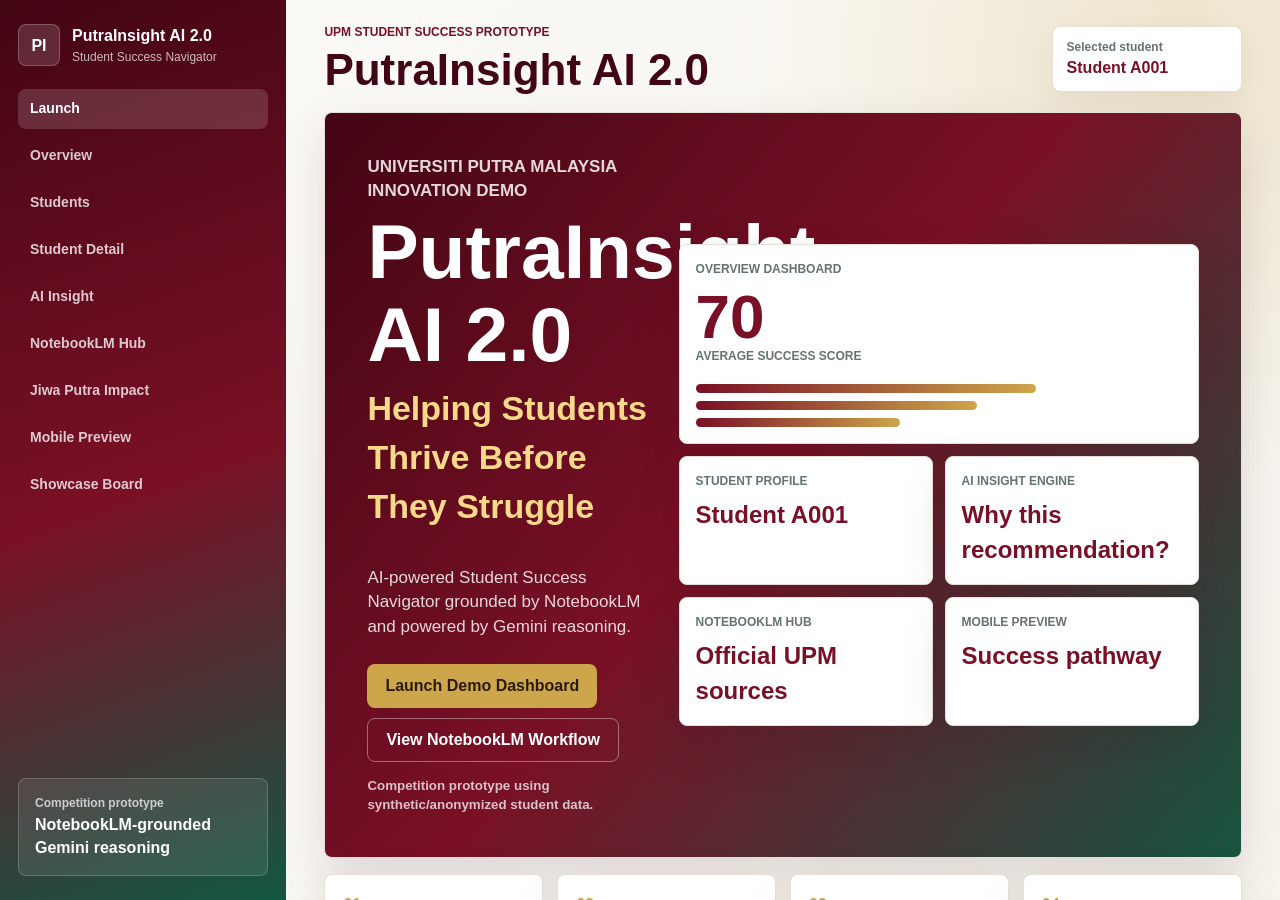
==== commit 9e698cd8: "Upgrade demo to competition-ready V3 showcase prototype" ====
--- a/demo/index.html
+++ b/demo/index.html
@@ -9,7 +9,7 @@
   <body>
     <div class="app-shell">
       <aside class="sidebar" aria-label="Primary navigation">
-        <a class="brand" href="#overview" aria-label="PutraInsight AI 2.0 overview">
+        <a class="brand" href="#landing" aria-label="PutraInsight AI 2.0 home">
           <span class="brand-mark">PI</span>
           <span>
             <strong>PutraInsight AI 2.0</strong>
@@ -17,25 +17,27 @@
           </span>
         </a>
         <nav class="side-nav" id="sideNav">
-          <button class="nav-item active" data-screen="overview" type="button">Overview</button>
+          <button class="nav-item active" data-screen="landing" type="button">Launch</button>
+          <button class="nav-item" data-screen="overview" type="button">Overview</button>
           <button class="nav-item" data-screen="students" type="button">Students</button>
           <button class="nav-item" data-screen="detail" type="button">Student Detail</button>
           <button class="nav-item" data-screen="insight" type="button">AI Insight</button>
           <button class="nav-item" data-screen="notebook" type="button">NotebookLM Hub</button>
           <button class="nav-item" data-screen="impact" type="button">Jiwa Putra Impact</button>
           <button class="nav-item" data-screen="mobile" type="button">Mobile Preview</button>
+          <button class="nav-item" data-screen="showcase" type="button">Showcase Board</button>
         </nav>
         <div class="sidebar-note">
-          <span>Grounded by official UPM sources</span>
-          <strong>2-minute demo flow</strong>
+          <span>Competition prototype</span>
+          <strong>NotebookLM-grounded Gemini reasoning</strong>
         </div>
       </aside>
 
       <main class="main-area">
         <header class="app-header">
           <div>
-            <p class="eyebrow">Competition prototype</p>
-            <h1 id="screenTitle">Overview Dashboard</h1>
+            <p class="eyebrow">UPM student success prototype</p>
+            <h1 id="screenTitle">PutraInsight AI 2.0</h1>
           </div>
           <div class="selected-pill">
             <span>Selected student</span>
@@ -43,20 +45,80 @@
           </div>
         </header>
 
-        <section class="screen active" id="screen-overview" data-title="Overview Dashboard">
-          <div class="intro-panel">
+        <section class="screen active landing-screen" id="screen-landing" data-title="PutraInsight AI 2.0">
+          <div class="hero-stage">
+            <div class="hero-copy">
+              <p class="hero-label">Universiti Putra Malaysia innovation demo</p>
+              <h2>PutraInsight AI 2.0</h2>
+              <p class="hero-tagline">Helping Students Thrive Before They Struggle</p>
+              <p>AI-powered Student Success Navigator grounded by NotebookLM and powered by Gemini reasoning.</p>
+              <div class="hero-actions">
+                <button class="primary-action" data-go="overview" type="button">Launch Demo Dashboard</button>
+                <button class="secondary-action" data-go="notebook" type="button">View NotebookLM Workflow</button>
+              </div>
+              <small class="data-note">Competition prototype using synthetic/anonymized student data.</small>
+            </div>
+            <div class="product-preview" aria-label="Product preview">
+              <article class="preview-main">
+                <span>Overview Dashboard</span>
+                <strong id="heroAverageScore">74</strong>
+                <small>Average success score</small>
+                <div class="preview-bars">
+                  <i style="width:70%"></i>
+                  <i style="width:58%"></i>
+                  <i style="width:42%"></i>
+                </div>
+              </article>
+              <article><span>Student Profile</span><strong id="heroStudent">Student A001</strong></article>
+              <article><span>AI Insight Engine</span><strong>Why this recommendation?</strong></article>
+              <article><span>NotebookLM Hub</span><strong>Official UPM sources</strong></article>
+              <article><span>Mobile Preview</span><strong>Success pathway</strong></article>
+            </div>
+          </div>
+          <div class="value-card-grid">
+            <article><span>01</span><strong>Personalized Guidance</strong><p>Student-specific success pathways from anonymized indicators.</p></article>
+            <article><span>02</span><strong>Mentorship & Support</strong><p>Advisor and peer mentor actions remain human-guided.</p></article>
+            <article><span>03</span><strong>Wellbeing & Balance</strong><p>Respectful support information without stigma.</p></article>
+            <article><span>04</span><strong>Leadership & Impact</strong><p>Jiwa Putra development opportunities for growth.</p></article>
+          </div>
+        </section>
+
+        <section class="screen" id="screen-overview" data-title="Overview Dashboard">
+          <div class="intro-panel command-panel">
             <div>
-              <h2>Multi-student success command center</h2>
-              <p>Analyze anonymized student indicators, identify growth opportunities, and generate support pathways grounded in UPM resources.</p>
-            </div>
-            <button class="primary-action" data-go="students" type="button">Review Students</button>
+              <h2>Student success command center</h2>
+              <p>Review the cohort, select a student, inspect the AI insight, then show the NotebookLM-grounded success pathway.</p>
+            </div>
+            <button class="primary-action" data-go="students" type="button">Review Student Cohort</button>
           </div>
           <div class="metric-grid" id="overviewMetrics"></div>
           <div class="dashboard-grid">
+            <article class="panel simulation-panel wide-panel">
+              <div class="panel-head">
+                <h3>Cohort Improvement Simulation</h3>
+                <span>30-day AI-guided support</span>
+              </div>
+              <div class="simulation-grid">
+                <div>
+                  <h4>Before support</h4>
+                  <div class="bar-list" id="beforeSimulation"></div>
+                </div>
+                <div class="improvement-callout">
+                  <strong>+26</strong>
+                  <span>average improvement for supported students</span>
+                  <small>7 students moved to stable pathway</small>
+                  <small>100% received source-grounded recommendations</small>
+                </div>
+                <div>
+                  <h4>After 30-day plan</h4>
+                  <div class="bar-list" id="afterSimulation"></div>
+                </div>
+              </div>
+            </article>
             <article class="panel">
               <div class="panel-head">
                 <h3>Category Distribution</h3>
-                <span>20 students</span>
+                <span>live demo data</span>
               </div>
               <div class="bar-list" id="categoryDistribution"></div>
             </article>
@@ -66,6 +128,20 @@
                 <span>from recommendations</span>
               </div>
               <div class="need-list" id="supportNeeds"></div>
+            </article>
+            <article class="panel demo-flow-card">
+              <h3>2-minute demo flow</h3>
+              <ol>
+                <li>Review student cohort</li>
+                <li>Select a student</li>
+                <li>Inspect AI insight</li>
+                <li>Review NotebookLM sources</li>
+                <li>Generate success pathway</li>
+              </ol>
+            </article>
+            <article class="panel human-card">
+              <h3>Human-in-the-loop</h3>
+              <p>PutraInsight AI supports advisors. It does not replace academic advisors, counsellors, or university officers.</p>
             </article>
             <article class="panel wide-panel">
               <div class="panel-head">
@@ -80,26 +156,37 @@
         <section class="screen" id="screen-students" data-title="Students">
           <div class="screen-toolbar">
             <div>
-              <h2>Students analyzed</h2>
-              <p>All records are synthetic and anonymized for the competition demo.</p>
+              <h2>Multi-student cohort</h2>
+              <p>The table is powered by `demo/data.json` and supports all 20 anonymized student profiles.</p>
             </div>
             <input id="studentSearch" type="search" placeholder="Search student, faculty, category">
           </div>
-          <div class="student-table-wrap">
-            <table class="student-table">
-              <thead>
-                <tr>
-                  <th>Student ID</th>
-                  <th>Faculty</th>
-                  <th>Year</th>
-                  <th>Score</th>
-                  <th>Category</th>
-                  <th>Recommended Action</th>
-                  <th></th>
-                </tr>
-              </thead>
-              <tbody id="studentRows"></tbody>
-            </table>
+          <div class="student-page-grid">
+            <article class="panel filter-panel">
+              <h3>Category filter</h3>
+              <div class="filter-list" id="categoryFilters"></div>
+              <div class="selected-score-card">
+                <span>Selected score</span>
+                <strong id="selectedScoreCompact">48</strong>
+                <small id="selectedCategoryCompact">Needs Support</small>
+              </div>
+            </article>
+            <div class="student-table-wrap">
+              <table class="student-table">
+                <thead>
+                  <tr>
+                    <th>Student ID</th>
+                    <th>Faculty</th>
+                    <th>Year</th>
+                    <th>Score</th>
+                    <th>Category</th>
+                    <th>Recommended Action</th>
+                    <th></th>
+                  </tr>
+                </thead>
+                <tbody id="studentRows"></tbody>
+              </table>
+            </div>
           </div>
         </section>
 
@@ -114,7 +201,7 @@
                 <span class="category-badge" id="detailCategory">Needs Support</span>
               </div>
               <div class="score-block">
-                <div class="score-ring" id="detailScoreRing" style="--score:48">
+                <div class="score-ring large" id="detailScoreRing" style="--score:48">
                   <span id="detailScore">48</span>
                   <small>Student Success Score</small>
                 </div>
@@ -124,12 +211,20 @@
                 </div>
               </div>
             </article>
+            <article class="panel snapshot-panel">
+              <h3>Student Snapshot</h3>
+              <div id="studentSnapshot" class="snapshot-list"></div>
+            </article>
             <article class="panel">
               <div class="panel-head">
                 <h3>GPA Trend</h3>
                 <span id="gpaTrendLabel">Improving</span>
               </div>
               <div class="trend-bars" id="gpaTrend"></div>
+            </article>
+            <article class="panel privacy-card">
+              <h3>Privacy note</h3>
+              <p>Only anonymized indicators are shown. No names, matric numbers, emails, or private identifiers are used in this prototype.</p>
             </article>
             <article class="panel wide-panel">
               <div class="panel-head">
@@ -148,7 +243,7 @@
                 <h3 id="insightStudent">Student A001</h3>
                 <span id="insightCategory">Needs Support</span>
               </div>
-              <p>Recommendations are grounded using official UPM resources through NotebookLM.</p>
+              <p>Gemini generates the reasoning layer, while NotebookLM grounds the recommendation using official UPM resources.</p>
               <div class="source-card">
                 <span>NotebookLM source used</span>
                 <strong id="sourceUsed">UPM Academic Advising System Guideline</strong>
@@ -158,6 +253,19 @@
                 <small id="confidenceScore">Source confidence: 92%</small>
               </div>
             </article>
+            <article class="panel mentor-match-card">
+              <h3>Recommended Advisor / Mentor Type</h3>
+              <strong>Academic advisor + trained peer mentor</strong>
+              <div class="match-score"><span id="mentorMatchScore">91%</span><i></i></div>
+              <p id="mentorMatchReason">Same faculty context, academic planning support, confidence-building need.</p>
+            </article>
+            <article class="panel wide-panel">
+              <div class="panel-head">
+                <h3>Why this recommendation?</h3>
+                <span>factor contribution breakdown</span>
+              </div>
+              <div class="factor-grid" id="factorBreakdown"></div>
+            </article>
             <article class="panel">
               <h3>Key Support Factors</h3>
               <ul class="clean-list" id="supportFactors"></ul>
@@ -170,8 +278,20 @@
               <h3>Growth Opportunities</h3>
               <ul class="clean-list" id="growthOpportunities"></ul>
             </article>
+            <article class="panel ai-summary-card">
+              <h3>AI Recommendation Summary</h3>
+              <p id="aiSummary">Advisor-guided support pathway with academic planning and wellbeing information.</p>
+              <strong>Human review required before action.</strong>
+            </article>
             <article class="panel wide-panel">
               <div class="recommendation-grid" id="aiRecommendations"></div>
+            </article>
+            <article class="panel source-reason-card wide-panel">
+              <div class="panel-head">
+                <h3>Source grounding explanation</h3>
+                <span id="sourceCategory">Academic Advising</span>
+              </div>
+              <p id="sourceReason">Used because advisor engagement and academic planning support are central to the recommendation.</p>
             </article>
             <article class="panel wide-panel journey-panel">
               <div class="panel-head">
@@ -196,18 +316,30 @@
         </section>
 
         <section class="screen" id="screen-notebook" data-title="NotebookLM Hub">
-          <div class="intro-panel">
+          <div class="intro-panel notebook-hero">
             <div>
-              <h2>How grounding works</h2>
-              <p>NotebookLM keeps the recommendation engine connected to UPM academic, welfare, counselling, leadership, career, and Jiwa Putra sources.</p>
-            </div>
-          </div>
-          <div class="grounding-flow">
+              <h2>NotebookLM is the grounding layer</h2>
+              <p>NotebookLM prevents generic AI advice by grounding recommendations in official UPM resources.</p>
+            </div>
+            <button class="primary-action" data-go="insight" type="button">Inspect AI Reasoning</button>
+          </div>
+          <div class="vertical-flow">
             <div>Student Indicators</div>
             <div>Gemini Analysis</div>
-            <div>NotebookLM Official Sources</div>
-            <div>Personalized Recommendation</div>
+            <div>NotebookLM Official UPM Sources</div>
+            <div>Grounded Recommendation</div>
             <div>Student Success Pathway</div>
+            <div>Advisor Review</div>
+          </div>
+          <div class="why-grid">
+            <article class="panel">
+              <h3>Why NotebookLM?</h3>
+              <p>NotebookLM prevents generic AI advice by grounding recommendations in official UPM resources.</p>
+            </article>
+            <article class="panel">
+              <h3>Why not Gemini alone?</h3>
+              <p>Gemini reasons over the student profile, but NotebookLM anchors the answer to UPM-specific policies, services, and support pathways.</p>
+            </article>
           </div>
           <div class="source-category-grid" id="sourceCards"></div>
         </section>
@@ -215,7 +347,7 @@
         <section class="screen" id="screen-impact" data-title="Jiwa Putra Impact">
           <div class="impact-hero">
             <div>
-              <h2>From insight to care, responsibility, and empowerment</h2>
+              <h2>From insight to care, responsibility, and empowerment.</h2>
               <p>PutraInsight connects student success with mentorship, wellbeing, leadership, and community impact.</p>
             </div>
             <div class="impact-mark">Jiwa Putra</div>
@@ -227,55 +359,77 @@
             <article class="panel"><h3>Student Empowerment</h3><p>Clear next steps that students can understand and act on.</p></article>
             <article class="panel"><h3>Mentorship</h3><p>Advisor and peer mentor actions connected to each pathway.</p></article>
             <article class="panel"><h3>Wellbeing</h3><p>Support options presented positively and respectfully.</p></article>
+            <article class="panel"><h3>Leadership</h3><p>Student development and leadership participation as growth opportunities.</p></article>
             <article class="panel"><h3>Community Impact</h3><p>Leadership and service pathways aligned with Berilmu Berbakti.</p></article>
           </div>
+          <article class="panel closing-impact">
+            <strong>PutraInsight AI 2.0 embodies Jiwa Putra by helping students receive the right support before challenges become critical.</strong>
+          </article>
         </section>
 
         <section class="screen" id="screen-mobile" data-title="Mobile Preview">
           <div class="screen-toolbar">
             <div>
               <h2>Student mobile companion</h2>
-              <p>A clean mobile view for success score, pathway, mentor, and recommended programmes.</p>
+              <p>Phone-like cards for success score, pathway, mentor, recommended programmes, and NotebookLM-grounded support.</p>
             </div>
           </div>
           <div class="phone-grid">
-            <div class="phone">
-              <h3>Home</h3>
-              <p id="mobileHome">Welcome back, Student A001</p>
-              <strong id="mobileToday">Today: advisor check-in</strong>
-            </div>
-            <div class="phone">
-              <h3>Success Score</h3>
-              <div class="score-ring small" id="mobileScoreRing" style="--score:48"><span id="mobileScore">48</span></div>
-              <p id="mobileCategory">Needs Support</p>
-            </div>
-            <div class="phone">
-              <h3>My Success Pathway</h3>
-              <p>Month 1: stabilize study rhythm</p>
-              <p>Month 2: mentor reflection</p>
-              <p>Month 3: leadership opportunity</p>
-            </div>
-            <div class="phone">
-              <h3>Mentor Recommendation</h3>
-              <p>Academic advisor plus trained peer mentor from the same faculty.</p>
-            </div>
-            <div class="phone">
-              <h3>Recommended Programs</h3>
-              <p id="mobilePrograms">Study Circle, Wellbeing Info, Jiwa Putra Volunteer</p>
-            </div>
+            <div class="phone"><div class="phone-top">Home</div><p id="mobileHome">Welcome back, Student A001</p><strong id="mobileToday">Today: advisor check-in</strong><div class="phone-card">Support pathway ready</div></div>
+            <div class="phone"><div class="phone-top">Success Score</div><div class="score-ring small" id="mobileScoreRing" style="--score:48"><span id="mobileScore">48</span></div><p id="mobileCategory">Needs Support</p><div class="mini-progress"><i style="width:62%"></i></div></div>
+            <div class="phone"><div class="phone-top">My Success Pathway</div><div class="phone-card">Month 1: study rhythm</div><div class="phone-card">Month 2: mentor reflection</div><div class="phone-card">Month 3: leadership opportunity</div></div>
+            <div class="phone"><div class="phone-top">Mentor Recommendation</div><p>Academic advisor + trained peer mentor</p><strong>Match Score: 91%</strong><div class="mini-progress"><i style="width:91%"></i></div></div>
+            <div class="phone"><div class="phone-top">Recommended Programs</div><p id="mobilePrograms">Study Circle, Wellbeing Info, Jiwa Putra Volunteer</p><div class="phone-card">Advisor-guided support</div></div>
+            <div class="phone"><div class="phone-top">NotebookLM Support</div><p>Official UPM source grounding is attached to each recommendation.</p><strong>Source confidence: 92%</strong></div>
+          </div>
+        </section>
+
+        <section class="screen" id="screen-showcase" data-title="Showcase Board">
+          <div class="showcase-board">
+            <article class="showcase-hero">
+              <span>PutraInsight AI 2.0</span>
+              <h2>Helping Students Thrive Before They Struggle</h2>
+              <p>AI-powered student success navigator grounded by NotebookLM and powered by Gemini reasoning.</p>
+            </article>
+            <article class="showcase-card dashboard-preview">
+              <h3>Dashboard Preview</h3>
+              <strong>20</strong>
+              <span>student profiles analyzed</span>
+              <div class="preview-bars"><i style="width:78%"></i><i style="width:58%"></i><i style="width:28%"></i></div>
+            </article>
+            <article class="showcase-card">
+              <h3>AI Insight Preview</h3>
+              <p>Factor contributions, mentor match, source confidence, and 30-day success plan.</p>
+            </article>
+            <article class="showcase-card">
+              <h3>NotebookLM Workflow</h3>
+              <p>Student Indicators → Gemini Analysis → Official UPM Sources → Advisor Review</p>
+            </article>
+            <article class="showcase-card">
+              <h3>Jiwa Putra Impact</h3>
+              <strong>100%</strong>
+              <span>recommendations source-grounded</span>
+            </article>
+            <article class="showcase-phone">
+              <div class="phone-top">Mobile Preview</div>
+              <strong>Student Success Score</strong>
+              <span>74 Stable pathway</span>
+            </article>
           </div>
         </section>
       </main>
     </div>
 
     <nav class="mobile-nav" aria-label="Mobile navigation">
-      <button class="nav-item active" data-screen="overview" type="button">Overview</button>
+      <button class="nav-item active" data-screen="landing" type="button">Launch</button>
+      <button class="nav-item" data-screen="overview" type="button">Overview</button>
       <button class="nav-item" data-screen="students" type="button">Students</button>
       <button class="nav-item" data-screen="detail" type="button">Detail</button>
       <button class="nav-item" data-screen="insight" type="button">AI</button>
       <button class="nav-item" data-screen="notebook" type="button">Hub</button>
       <button class="nav-item" data-screen="impact" type="button">Impact</button>
       <button class="nav-item" data-screen="mobile" type="button">Mobile</button>
+      <button class="nav-item" data-screen="showcase" type="button">Board</button>
     </nav>
 
     <script src="script.js"></script>
--- a/demo/styles.css
+++ b/demo/styles.css
@@ -1,16 +1,17 @@
 :root {
   --maroon: #7a1026;
-  --maroon-dark: #4c0717;
-  --gold: #c9a24a;
+  --maroon-2: #9b1232;
+  --maroon-dark: #420513;
+  --gold: #cda64b;
+  --gold-soft: #f6ead0;
   --green: #0f5a43;
+  --green-soft: #dcefe6;
   --ink: #17201d;
   --muted: #66736f;
   --line: #e7dfd5;
   --paper: #ffffff;
   --soft: #f7f4ee;
-  --soft-gold: #f2ead8;
-  --danger-soft: #f7dfd6;
-  --shadow: 0 16px 40px rgba(48, 18, 23, 0.12);
+  --shadow: 0 18px 48px rgba(48, 18, 23, 0.13);
 }
 
 * {
@@ -25,7 +26,9 @@
 body {
   margin: 0;
   color: var(--ink);
-  background: var(--soft);
+  background:
+    radial-gradient(circle at 92% 6%, rgba(205, 166, 75, 0.22), transparent 30%),
+    linear-gradient(120deg, #fbfaf7, var(--soft));
   font-family: Inter, "Segoe UI", Arial, sans-serif;
   line-height: 1.45;
 }
@@ -39,10 +42,47 @@
   cursor: pointer;
 }
 
+h1,
+h2,
+h3,
+h4,
+p {
+  margin-top: 0;
+}
+
+h1 {
+  margin-bottom: 0;
+  color: var(--maroon-dark);
+  font-size: clamp(28px, 4vw, 44px);
+  line-height: 1.05;
+}
+
+h2 {
+  margin-bottom: 8px;
+  color: var(--maroon-dark);
+  font-size: clamp(24px, 3vw, 36px);
+  line-height: 1.08;
+}
+
+h3 {
+  margin-bottom: 10px;
+  color: var(--maroon-dark);
+  font-size: 18px;
+}
+
+h4 {
+  margin-bottom: 10px;
+  color: var(--maroon-dark);
+}
+
+p {
+  color: var(--muted);
+}
+
 .app-shell {
   min-height: 100vh;
   display: grid;
-  grid-template-columns: 280px minmax(0, 1fr);
+  grid-template-columns: 286px minmax(0, 1fr);
 }
 
 .sidebar {
@@ -51,11 +91,11 @@
   height: 100vh;
   display: flex;
   flex-direction: column;
-  gap: 24px;
+  gap: 22px;
   padding: 24px 18px;
   color: white;
   background:
-    linear-gradient(160deg, rgba(76, 7, 23, 0.98), rgba(122, 16, 38, 0.96) 54%, rgba(15, 90, 67, 0.96)),
+    linear-gradient(160deg, rgba(66, 5, 19, 0.98), rgba(122, 16, 38, 0.96) 54%, rgba(15, 90, 67, 0.96)),
     var(--maroon);
 }
 
@@ -87,18 +127,18 @@
 
 .brand small {
   margin-top: 2px;
-  color: rgba(255, 255, 255, 0.68);
+  color: rgba(255, 255, 255, 0.72);
   font-size: 12px;
 }
 
 .side-nav {
   display: grid;
-  gap: 8px;
+  gap: 7px;
 }
 
 .nav-item {
   width: 100%;
-  min-height: 42px;
+  min-height: 40px;
   padding: 0 12px;
   border: 0;
   border-radius: 8px;
@@ -112,7 +152,7 @@
 .nav-item:hover,
 .nav-item.active {
   color: white;
-  background: rgba(255, 255, 255, 0.14);
+  background: rgba(255, 255, 255, 0.15);
 }
 
 .sidebar-note {
@@ -120,7 +160,7 @@
   padding: 16px;
   border: 1px solid rgba(255, 255, 255, 0.18);
   border-radius: 8px;
-  background: rgba(255, 255, 255, 0.08);
+  background: rgba(255, 255, 255, 0.09);
 }
 
 .sidebar-note span,
@@ -129,13 +169,9 @@
 }
 
 .sidebar-note span {
-  color: rgba(255, 255, 255, 0.68);
+  color: rgba(255, 255, 255, 0.72);
   font-size: 12px;
   font-weight: 800;
-}
-
-.sidebar-note strong {
-  margin-top: 6px;
 }
 
 .main-area {
@@ -150,46 +186,16 @@
   align-items: center;
   justify-content: space-between;
   gap: 20px;
-  margin-bottom: 22px;
-}
-
-.eyebrow {
+  margin-bottom: 18px;
+}
+
+.eyebrow,
+.hero-label {
   margin: 0 0 6px;
   color: var(--maroon);
   font-size: 12px;
   font-weight: 900;
   text-transform: uppercase;
-}
-
-h1,
-h2,
-h3,
-p {
-  margin-top: 0;
-}
-
-h1 {
-  margin-bottom: 0;
-  color: var(--maroon-dark);
-  font-size: clamp(28px, 4vw, 44px);
-  line-height: 1.05;
-}
-
-h2 {
-  margin-bottom: 8px;
-  color: var(--maroon-dark);
-  font-size: clamp(22px, 3vw, 32px);
-  line-height: 1.12;
-}
-
-h3 {
-  margin-bottom: 10px;
-  color: var(--maroon-dark);
-  font-size: 18px;
-}
-
-p {
-  color: var(--muted);
 }
 
 .selected-pill {
@@ -224,13 +230,153 @@
   display: block;
 }
 
+.panel,
 .intro-panel,
-.panel,
-.student-table-wrap {
+.student-table-wrap,
+.hero-stage,
+.value-card-grid article,
+.product-preview article,
+.showcase-card,
+.showcase-hero,
+.showcase-phone {
   border: 1px solid var(--line);
   border-radius: 8px;
   background: var(--paper);
   box-shadow: var(--shadow);
+}
+
+.landing-screen {
+  display: none;
+}
+
+.landing-screen.active {
+  display: grid;
+  gap: 16px;
+}
+
+.hero-stage {
+  min-height: 420px;
+  display: grid;
+  grid-template-columns: 1fr minmax(300px, 520px);
+  align-items: center;
+  gap: 28px;
+  padding: clamp(24px, 4vw, 42px);
+  color: white;
+  background:
+    linear-gradient(130deg, rgba(66, 5, 19, 0.98), rgba(122, 16, 38, 0.94) 48%, rgba(15, 90, 67, 0.92)),
+    var(--maroon);
+  overflow: hidden;
+}
+
+.hero-copy,
+.hero-visual,
+.product-preview,
+.product-preview article {
+  min-width: 0;
+}
+
+.hero-copy h2 {
+  max-width: 640px;
+  margin-bottom: 8px;
+  color: white;
+  font-size: clamp(42px, 6vw, 78px);
+  letter-spacing: 0;
+}
+
+.hero-copy p {
+  max-width: 640px;
+  color: rgba(255, 255, 255, 0.84);
+  font-size: 17px;
+}
+
+.hero-tagline {
+  color: #f7d989 !important;
+  font-size: clamp(22px, 3vw, 34px) !important;
+  font-weight: 900;
+}
+
+.hero-actions {
+  display: flex;
+  flex-wrap: wrap;
+  gap: 10px;
+  margin: 24px 0 14px;
+}
+
+.data-note {
+  display: inline-block;
+  color: rgba(255, 255, 255, 0.74);
+  font-weight: 800;
+}
+
+.product-preview {
+  display: grid;
+  grid-template-columns: repeat(2, minmax(0, 1fr));
+  gap: 12px;
+}
+
+.product-preview article {
+  min-height: 116px;
+  padding: 16px;
+}
+
+.product-preview .preview-main {
+  grid-column: 1 / -1;
+  min-height: 190px;
+}
+
+.product-preview span,
+.product-preview small {
+  display: block;
+  color: var(--muted);
+  font-size: 12px;
+  font-weight: 900;
+  text-transform: uppercase;
+}
+
+.product-preview strong {
+  display: block;
+  margin-top: 8px;
+  color: var(--maroon);
+  font-size: 24px;
+}
+
+.preview-main strong {
+  font-size: 62px;
+  line-height: 1;
+}
+
+.preview-bars {
+  display: grid;
+  gap: 8px;
+  margin-top: 18px;
+}
+
+.preview-bars i {
+  display: block;
+  height: 9px;
+  border-radius: 999px;
+  background: linear-gradient(90deg, var(--maroon), var(--gold));
+}
+
+.value-card-grid {
+  display: grid;
+  grid-template-columns: repeat(4, minmax(0, 1fr));
+  gap: 14px;
+}
+
+.value-card-grid article {
+  padding: 18px;
+}
+
+.value-card-grid span {
+  color: var(--gold);
+  font-weight: 900;
+}
+
+.value-card-grid strong {
+  display: block;
+  margin: 8px 0;
+  color: var(--maroon-dark);
 }
 
 .intro-panel {
@@ -238,29 +384,44 @@
   align-items: center;
   justify-content: space-between;
   gap: 20px;
-  margin-bottom: 18px;
+  margin-bottom: 16px;
   padding: 22px;
 }
 
-.primary-action {
+.command-panel {
+  background:
+    linear-gradient(90deg, white, #fffaf0);
+}
+
+.primary-action,
+.secondary-action {
   min-height: 44px;
   padding: 0 18px;
+  border-radius: 8px;
+  font-weight: 900;
+}
+
+.primary-action {
   border: 0;
-  border-radius: 8px;
   color: #2b1b06;
   background: var(--gold);
-  font-weight: 900;
+}
+
+.secondary-action {
+  border: 1px solid rgba(255, 255, 255, 0.38);
+  color: white;
+  background: transparent;
 }
 
 .metric-grid {
   display: grid;
   grid-template-columns: repeat(4, minmax(150px, 1fr));
-  gap: 14px;
-  margin-bottom: 18px;
+  gap: 12px;
+  margin-bottom: 16px;
 }
 
 .metric-card {
-  min-height: 112px;
+  min-height: 105px;
   padding: 16px;
   border: 1px solid var(--line);
   border-radius: 8px;
@@ -295,11 +456,11 @@
 .ai-layout {
   display: grid;
   grid-template-columns: repeat(2, minmax(0, 1fr));
-  gap: 16px;
+  gap: 14px;
 }
 
 .panel {
-  padding: 20px;
+  padding: 18px;
 }
 
 .wide-panel {
@@ -322,6 +483,39 @@
   font-weight: 800;
 }
 
+.simulation-panel {
+  background: linear-gradient(135deg, white, #fffaf0);
+}
+
+.simulation-grid {
+  display: grid;
+  grid-template-columns: 1fr 260px 1fr;
+  gap: 16px;
+  align-items: stretch;
+}
+
+.improvement-callout {
+  display: grid;
+  align-content: center;
+  gap: 8px;
+  padding: 18px;
+  border-radius: 8px;
+  color: white;
+  background: linear-gradient(150deg, var(--maroon), var(--green));
+}
+
+.improvement-callout strong {
+  color: #f7d989;
+  font-size: 58px;
+  line-height: 1;
+}
+
+.improvement-callout span,
+.improvement-callout small {
+  color: white;
+  font-weight: 800;
+}
+
 .bar-list,
 .need-list,
 .recommendation-feed,
@@ -332,7 +526,7 @@
 
 .bar-row {
   display: grid;
-  grid-template-columns: 140px 1fr 42px;
+  grid-template-columns: 145px 1fr 38px;
   align-items: center;
   gap: 10px;
   font-size: 13px;
@@ -340,7 +534,9 @@
 }
 
 .bar-track,
-.confidence-line {
+.confidence-line,
+.mini-progress,
+.match-score {
   height: 10px;
   overflow: hidden;
   border-radius: 999px;
@@ -348,7 +544,9 @@
 }
 
 .bar-fill,
-.confidence-line i {
+.confidence-line i,
+.mini-progress i,
+.match-score i {
   display: block;
   height: 100%;
   border-radius: 999px;
@@ -369,6 +567,23 @@
 .need-row strong,
 .feed-row strong {
   color: var(--maroon);
+}
+
+.demo-flow-card ol {
+  margin: 0;
+  padding-left: 20px;
+  color: var(--muted);
+  font-weight: 800;
+}
+
+.human-card {
+  color: white;
+  background: linear-gradient(145deg, var(--maroon), var(--green));
+}
+
+.human-card h3,
+.human-card p {
+  color: white;
 }
 
 .screen-toolbar {
@@ -381,6 +596,56 @@
   padding: 0 12px;
   border: 1px solid var(--line);
   border-radius: 8px;
+}
+
+.student-page-grid {
+  display: grid;
+  grid-template-columns: 250px minmax(0, 1fr);
+  gap: 14px;
+}
+
+.filter-list {
+  display: grid;
+  gap: 8px;
+}
+
+.filter-chip {
+  display: flex;
+  align-items: center;
+  justify-content: space-between;
+  min-height: 38px;
+  padding: 0 10px;
+  border: 1px solid var(--line);
+  border-radius: 8px;
+  color: var(--maroon);
+  background: white;
+  font-weight: 900;
+}
+
+.filter-chip.active {
+  color: white;
+  background: var(--maroon);
+}
+
+.selected-score-card {
+  margin-top: 16px;
+  padding: 16px;
+  border-radius: 8px;
+  color: white;
+  background: linear-gradient(145deg, var(--maroon), var(--green));
+}
+
+.selected-score-card span,
+.selected-score-card small,
+.selected-score-card strong {
+  display: block;
+}
+
+.selected-score-card strong {
+  margin: 6px 0;
+  color: #f7d989;
+  font-size: 46px;
+  line-height: 1;
 }
 
 .student-table-wrap {
@@ -410,7 +675,8 @@
 
 .student-table tbody tr:hover,
 .student-table tbody tr.selected {
-  background: #fff8eb;
+  background: #fff3d8;
+  box-shadow: inset 4px 0 0 var(--maroon);
 }
 
 .table-action {
@@ -431,14 +697,14 @@
   min-height: 28px;
   padding: 0 10px;
   border-radius: 999px;
-  background: var(--soft-gold);
+  background: var(--gold-soft);
   color: var(--maroon);
   font-size: 12px;
   font-weight: 900;
 }
 
 .profile-panel {
-  min-height: 300px;
+  min-height: 320px;
 }
 
 .score-block {
@@ -461,6 +727,10 @@
   position: relative;
 }
 
+.score-ring.large {
+  width: 210px;
+}
+
 .score-ring::after {
   content: "";
   position: absolute;
@@ -478,12 +748,12 @@
 
 .score-ring span {
   color: var(--maroon);
-  font-size: 44px;
+  font-size: 48px;
   font-weight: 900;
 }
 
 .score-ring small {
-  width: 96px;
+  width: 98px;
   color: var(--muted);
   font-size: 12px;
   font-weight: 800;
@@ -498,6 +768,39 @@
   display: block;
   color: var(--maroon-dark);
   font-size: 24px;
+}
+
+.snapshot-list {
+  display: grid;
+  gap: 10px;
+}
+
+.snapshot-list div {
+  padding: 12px;
+  border-radius: 8px;
+  background: var(--soft);
+}
+
+.snapshot-list span,
+.snapshot-list strong {
+  display: block;
+}
+
+.snapshot-list span {
+  color: var(--muted);
+  font-size: 12px;
+  font-weight: 900;
+  text-transform: uppercase;
+}
+
+.snapshot-list strong {
+  margin-top: 4px;
+  color: var(--maroon);
+}
+
+.privacy-card {
+  border-color: #d8c08b;
+  background: #fff8e8;
 }
 
 .indicator-grid {
@@ -536,24 +839,29 @@
 }
 
 .trend-bar {
-  display: flex;
-  align-items: end;
-  justify-content: center;
+  display: grid;
+  align-content: end;
+  justify-items: center;
   min-height: 60px;
   padding: 10px;
   border-radius: 8px 8px 0 0;
   color: white;
   background: linear-gradient(180deg, var(--gold), var(--maroon));
-  font-size: 13px;
-  font-weight: 900;
   text-align: center;
 }
 
+.trend-bar span {
+  font-size: 12px;
+  font-weight: 800;
+}
+
+.trend-bar strong {
+  font-size: 20px;
+}
+
 .selected-summary {
   color: white;
-  background:
-    linear-gradient(145deg, rgba(122, 16, 38, 0.96), rgba(76, 7, 23, 0.98)),
-    var(--maroon);
+  background: linear-gradient(145deg, rgba(122, 16, 38, 0.98), rgba(66, 5, 19, 0.98));
 }
 
 .selected-summary h3,
@@ -584,6 +892,59 @@
   margin: 6px 0 10px;
 }
 
+.mentor-match-card strong,
+.ai-summary-card strong {
+  display: block;
+  color: var(--maroon);
+}
+
+.match-score {
+  position: relative;
+  margin: 14px 0;
+}
+
+.match-score span {
+  position: absolute;
+  right: 0;
+  top: -24px;
+  color: var(--green);
+  font-weight: 900;
+}
+
+.factor-grid {
+  display: grid;
+  gap: 10px;
+}
+
+.factor-row {
+  display: grid;
+  grid-template-columns: 190px 1fr 54px;
+  align-items: center;
+  gap: 12px;
+  font-weight: 800;
+}
+
+.factor-row div {
+  height: 12px;
+  overflow: hidden;
+  border-radius: 999px;
+  background: #eee7dc;
+}
+
+.factor-row i {
+  display: block;
+  height: 100%;
+  border-radius: 999px;
+}
+
+.factor-row.support i {
+  background: linear-gradient(90deg, var(--maroon), #d26a35);
+}
+
+.factor-row.positive i {
+  background: linear-gradient(90deg, var(--green), var(--gold));
+}
+
 .clean-list {
   margin: 0;
   padding-left: 18px;
@@ -615,6 +976,10 @@
   text-transform: uppercase;
 }
 
+.source-reason-card {
+  background: #f6fbf7;
+}
+
 .journey-panel {
   background: #fffaf0;
 }
@@ -648,7 +1013,7 @@
 .journey-state strong {
   display: block;
   margin: 8px 0;
-  font-size: 46px;
+  font-size: 48px;
   line-height: 1;
 }
 
@@ -664,18 +1029,28 @@
   background: white;
 }
 
-.grounding-flow {
-  display: grid;
-  grid-template-columns: repeat(5, minmax(130px, 1fr));
+.notebook-hero {
+  color: white;
+  background: linear-gradient(135deg, var(--maroon), var(--green));
+}
+
+.notebook-hero h2,
+.notebook-hero p {
+  color: white;
+}
+
+.vertical-flow {
+  display: grid;
+  grid-template-columns: repeat(6, minmax(120px, 1fr));
   gap: 10px;
-  margin-bottom: 18px;
-}
-
-.grounding-flow div {
-  min-height: 92px;
+  margin-bottom: 14px;
+}
+
+.vertical-flow div {
+  min-height: 88px;
   display: grid;
   place-items: center;
-  padding: 14px;
+  padding: 12px;
   border-radius: 8px;
   color: white;
   background: var(--maroon);
@@ -683,18 +1058,24 @@
   text-align: center;
 }
 
-.grounding-flow div:nth-child(even) {
+.vertical-flow div:nth-child(even) {
   background: var(--green);
 }
 
+.why-grid,
 .source-category-grid {
   display: grid;
+  grid-template-columns: repeat(2, minmax(0, 1fr));
+  gap: 14px;
+  margin-bottom: 14px;
+}
+
+.source-category-grid {
   grid-template-columns: repeat(3, minmax(0, 1fr));
-  gap: 14px;
 }
 
 .source-card-static {
-  min-height: 172px;
+  min-height: 224px;
   padding: 18px;
   border: 1px solid var(--line);
   border-radius: 8px;
@@ -718,9 +1099,7 @@
   padding: 24px;
   border-radius: 8px;
   color: white;
-  background:
-    linear-gradient(135deg, rgba(76, 7, 23, 0.96), rgba(15, 90, 67, 0.92)),
-    var(--maroon);
+  background: linear-gradient(135deg, rgba(66, 5, 19, 0.98), rgba(15, 90, 67, 0.92));
 }
 
 .impact-hero h2,
@@ -742,8 +1121,8 @@
 
 .impact-metrics {
   display: grid;
-  grid-template-columns: repeat(4, minmax(0, 1fr));
-  gap: 14px;
+  grid-template-columns: repeat(5, minmax(0, 1fr));
+  gap: 12px;
   margin-bottom: 16px;
 }
 
@@ -754,8 +1133,7 @@
   box-shadow: var(--shadow);
 }
 
-.impact-metric span,
-.impact-metric small {
+.impact-metric span {
   display: block;
   color: var(--muted);
   font-weight: 800;
@@ -763,40 +1141,107 @@
 
 .impact-metric strong {
   display: block;
-  margin: 8px 0;
+  margin-bottom: 8px;
   color: var(--green);
   font-size: 36px;
 }
 
 .value-grid {
   display: grid;
-  grid-template-columns: repeat(3, minmax(0, 1fr));
-  gap: 14px;
+  grid-template-columns: repeat(4, minmax(0, 1fr));
+  gap: 12px;
+}
+
+.closing-impact {
+  margin-top: 14px;
+  color: white;
+  background: var(--maroon);
+}
+
+.closing-impact strong {
+  color: white;
 }
 
 .phone-grid {
   display: grid;
-  grid-template-columns: repeat(5, minmax(150px, 1fr));
+  grid-template-columns: repeat(3, minmax(190px, 1fr));
   gap: 16px;
 }
 
 .phone {
   min-height: 330px;
-  padding: 22px 18px;
+  padding: 0 16px 18px;
   border: 8px solid #231316;
   border-radius: 30px;
   background: #fbfaf7;
   color: var(--ink);
   box-shadow: 0 20px 50px rgba(0, 0, 0, 0.18);
-}
-
-.phone h3 {
+  overflow: hidden;
+}
+
+.phone-top {
+  margin: 0 -16px 16px;
+  padding: 16px;
+  color: white;
+  background: linear-gradient(120deg, var(--maroon), var(--maroon-2));
+  font-weight: 900;
+}
+
+.phone strong {
+  display: block;
   color: var(--maroon);
 }
 
-.phone strong {
-  display: block;
+.phone-card {
+  margin-top: 10px;
+  padding: 12px;
+  border-radius: 8px;
+  background: var(--soft);
   color: var(--maroon);
+  font-weight: 800;
+}
+
+.showcase-board {
+  display: grid;
+  grid-template-columns: 1.3fr 1fr 1fr;
+  grid-template-rows: auto auto;
+  gap: 14px;
+}
+
+.showcase-hero {
+  grid-row: span 2;
+  min-height: 430px;
+  padding: 28px;
+  color: white;
+  background: linear-gradient(145deg, var(--maroon), var(--green));
+}
+
+.showcase-hero span,
+.showcase-hero h2,
+.showcase-hero p {
+  color: white;
+}
+
+.showcase-hero span {
+  color: #f7d989;
+  font-weight: 900;
+}
+
+.showcase-card,
+.showcase-phone {
+  min-height: 208px;
+  padding: 18px;
+}
+
+.showcase-card strong {
+  display: block;
+  color: var(--maroon);
+  font-size: 42px;
+}
+
+.showcase-phone {
+  border: 8px solid #231316;
+  border-radius: 30px;
 }
 
 .mobile-nav {
@@ -805,22 +1250,30 @@
 
 @media (max-width: 1180px) {
   .metric-grid,
-  .impact-metrics {
-    grid-template-columns: repeat(2, minmax(0, 1fr));
-  }
-
+  .impact-metrics,
+  .value-card-grid,
   .recommendation-grid,
+  .source-category-grid,
+  .value-grid,
   .phone-grid {
     grid-template-columns: repeat(2, minmax(0, 1fr));
   }
 
-  .source-category-grid,
-  .value-grid {
-    grid-template-columns: repeat(2, minmax(0, 1fr));
+  .simulation-grid,
+  .showcase-board {
+    grid-template-columns: 1fr;
   }
 }
 
 @media (max-width: 860px) {
+  html,
+  body,
+  .app-shell,
+  .main-area {
+    max-width: 100vw;
+    overflow-x: hidden;
+  }
+
   body {
     padding-bottom: 76px;
   }
@@ -843,7 +1296,7 @@
   .main-area {
     height: auto;
     min-height: calc(100vh - 88px);
-    overflow: visible;
+    overflow: hidden;
     padding: 18px 16px 24px;
   }
 
@@ -852,17 +1305,29 @@
   .screen-toolbar,
   .panel-head,
   .profile-head,
-  .score-block {
+  .score-block,
+  .hero-actions {
     align-items: flex-start;
     flex-direction: column;
   }
 
+  .hero-stage,
   .dashboard-grid,
   .detail-grid,
   .ai-layout,
   .journey-visual,
-  .impact-hero {
+  .impact-hero,
+  .student-page-grid {
     grid-template-columns: 1fr;
+  }
+
+  .hero-stage,
+  .hero-copy,
+  .hero-copy h2,
+  .hero-copy p,
+  .hero-visual {
+    width: 100%;
+    max-width: 100%;
   }
 
   .indicator-grid,
@@ -872,7 +1337,10 @@
   .source-category-grid,
   .value-grid,
   .phone-grid,
-  .grounding-flow {
+  .vertical-flow,
+  .why-grid,
+  .value-card-grid,
+  .product-preview {
     grid-template-columns: 1fr;
   }
 
@@ -881,8 +1349,9 @@
     width: 100%;
   }
 
-  .bar-row {
-    grid-template-columns: 110px 1fr 36px;
+  .bar-row,
+  .factor-row {
+    grid-template-columns: 112px 1fr 38px;
   }
 
   .mobile-nav {
@@ -891,20 +1360,21 @@
     bottom: 0;
     left: 0;
     z-index: 50;
-    display: grid;
-    grid-template-columns: repeat(7, 1fr);
+    display: flex;
     gap: 2px;
+    overflow-x: auto;
     padding: 8px;
     border-top: 1px solid var(--line);
     background: white;
   }
 
   .mobile-nav .nav-item {
+    flex: 0 0 64px;
     min-height: 42px;
     padding: 0 4px;
     color: var(--muted);
     background: var(--soft);
-    font-size: 11px;
+    font-size: 10px;
     text-align: center;
   }
 
@@ -913,3 +1383,27 @@
     background: var(--maroon);
   }
 }
+
+@media (max-width: 520px) {
+  .hero-stage {
+    padding: 22px;
+  }
+
+  .hero-copy h2 {
+    font-size: 32px;
+    overflow-wrap: anywhere;
+  }
+
+  .hero-tagline {
+    font-size: 23px !important;
+    overflow-wrap: anywhere;
+  }
+
+  .hero-copy p {
+    font-size: 16px;
+  }
+
+  .hero-label {
+    overflow-wrap: anywhere;
+  }
+}
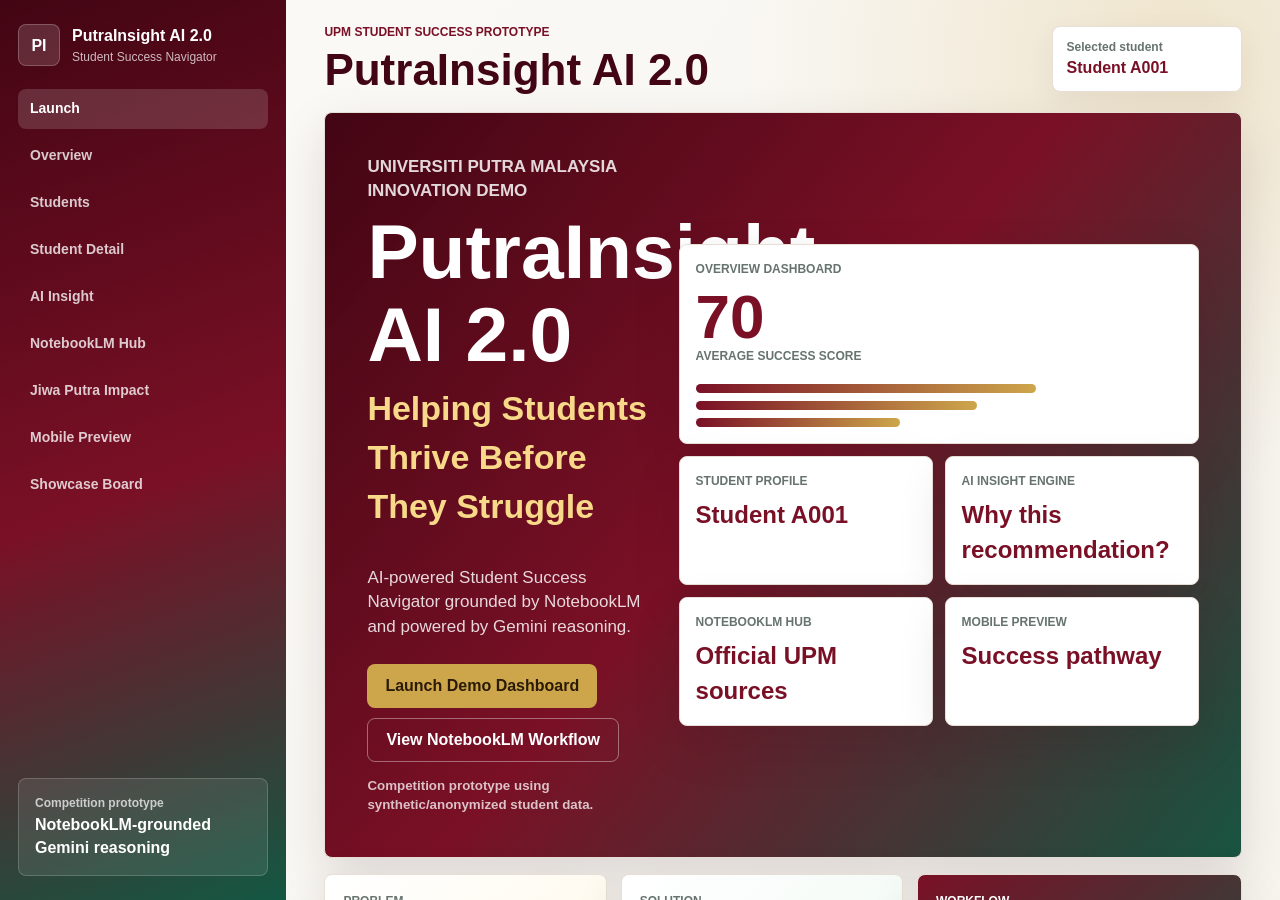
==== commit 01d5c115: "Final polish for competition-ready PutraInsight demo" ====
--- a/demo/index.html
+++ b/demo/index.html
@@ -75,6 +75,27 @@
               <article><span>Mobile Preview</span><strong>Success pathway</strong></article>
             </div>
           </div>
+          <div class="launch-polish-grid">
+            <article class="launch-problem-card">
+              <span>Problem</span>
+              <strong>Support often arrives after challenges become visible.</strong>
+              <p>Many students receive support only after academic, wellbeing, or engagement signals become difficult to miss.</p>
+            </article>
+            <article class="launch-solution-card">
+              <span>Solution</span>
+              <strong>Earlier, advisor-guided success pathways.</strong>
+              <p>PutraInsight AI 2.0 helps UPM act earlier through AI-guided, NotebookLM-grounded support recommendations.</p>
+            </article>
+            <article class="launch-workflow-card">
+              <span>Workflow</span>
+              <div class="mini-workflow">
+                <b>Indicators</b>
+                <b>Gemini</b>
+                <b>NotebookLM</b>
+                <b>Advisor Review</b>
+              </div>
+            </article>
+          </div>
           <div class="value-card-grid">
             <article><span>01</span><strong>Personalized Guidance</strong><p>Student-specific success pathways from anonymized indicators.</p></article>
             <article><span>02</span><strong>Mentorship & Support</strong><p>Advisor and peer mentor actions remain human-guided.</p></article>
@@ -95,7 +116,10 @@
           <div class="dashboard-grid">
             <article class="panel simulation-panel wide-panel">
               <div class="panel-head">
-                <h3>Cohort Improvement Simulation</h3>
+                <div>
+                  <h3>Cohort Improvement Simulation</h3>
+                  <p>Screenshot-ready view of how advisor-guided support can move students into stable success pathways.</p>
+                </div>
                 <span>30-day AI-guided support</span>
               </div>
               <div class="simulation-grid">
@@ -113,6 +137,11 @@
                   <h4>After 30-day plan</h4>
                   <div class="bar-list" id="afterSimulation"></div>
                 </div>
+              </div>
+              <div class="simulation-proof-row">
+                <span><strong>+26</strong> average improvement</span>
+                <span><strong>7</strong> students moved to stable pathway</span>
+                <span><strong>100%</strong> source-grounded recommendations</span>
               </div>
             </article>
             <article class="panel">
@@ -159,7 +188,10 @@
               <h2>Multi-student cohort</h2>
               <p>The table is powered by `demo/data.json` and supports all 20 anonymized student profiles.</p>
             </div>
-            <input id="studentSearch" type="search" placeholder="Search student, faculty, category">
+            <div class="search-stack">
+              <input id="studentSearch" type="search" placeholder="Search student, faculty, category">
+              <span id="studentResultCount">20 students shown</span>
+            </div>
           </div>
           <div class="student-page-grid">
             <article class="panel filter-panel">
@@ -331,6 +363,7 @@
             <div>Student Success Pathway</div>
             <div>Advisor Review</div>
           </div>
+          <p class="workflow-note">NotebookLM helps keep recommendations UPM-specific, source-aware, and aligned with official student support pathways.</p>
           <div class="why-grid">
             <article class="panel">
               <h3>Why NotebookLM?</h3>
@@ -387,33 +420,78 @@
         <section class="screen" id="screen-showcase" data-title="Showcase Board">
           <div class="showcase-board">
             <article class="showcase-hero">
-              <span>PutraInsight AI 2.0</span>
+              <span>Competition product board</span>
+              <small>PutraInsight AI 2.0</small>
               <h2>Helping Students Thrive Before They Struggle</h2>
               <p>AI-powered student success navigator grounded by NotebookLM and powered by Gemini reasoning.</p>
+              <div class="showcase-flow-line">
+                <b>Student Success</b>
+                <b>NotebookLM Grounding</b>
+                <b>Gemini Reasoning</b>
+              </div>
             </article>
             <article class="showcase-card dashboard-preview">
               <h3>Dashboard Preview</h3>
-              <strong>20</strong>
-              <span>student profiles analyzed</span>
-              <div class="preview-bars"><i style="width:78%"></i><i style="width:58%"></i><i style="width:28%"></i></div>
-            </article>
-            <article class="showcase-card">
+              <div class="showcase-stat-row">
+                <strong>20</strong>
+                <span>student profiles analyzed</span>
+              </div>
+              <div class="showcase-stat-row">
+                <strong id="showcaseAvgScore">70</strong>
+                <span>average success score</span>
+              </div>
+              <div class="mini-cohort-chart">
+                <i style="height:48%"><span>6</span></i>
+                <i style="height:56%"><span>7</span></i>
+                <i style="height:40%"><span>5</span></i>
+                <i style="height:16%"><span>2</span></i>
+                <em>Before</em>
+                <i style="height:80%"><span>10</span></i>
+                <i style="height:64%"><span>8</span></i>
+                <i style="height:16%"><span>2</span></i>
+                <i style="height:4%"><span>0</span></i>
+                <em>After</em>
+              </div>
+            </article>
+            <article class="showcase-card insight-preview-card">
               <h3>AI Insight Preview</h3>
-              <p>Factor contributions, mentor match, source confidence, and 30-day success plan.</p>
-            </article>
-            <article class="showcase-card">
+              <p>Why this recommendation?</p>
+              <div class="showcase-factor"><span>Advisor engagement</span><i style="width:82%"></i><b>+8</b></div>
+              <div class="showcase-factor"><span>Support need</span><i style="width:72%"></i><b>-15</b></div>
+              <div class="showcase-mini-stats">
+                <span>Mentor match <strong>91%</strong></span>
+                <span>Source confidence <strong>92%</strong></span>
+              </div>
+            </article>
+            <article class="showcase-card notebook-preview-card">
               <h3>NotebookLM Workflow</h3>
+              <div class="compact-flow">
+                <span>Indicators</span>
+                <span>Gemini</span>
+                <span>NotebookLM</span>
+                <span>Recommendation</span>
+                <span>Advisor Review</span>
+              </div>
               <p>Student Indicators → Gemini Analysis → Official UPM Sources → Advisor Review</p>
             </article>
-            <article class="showcase-card">
+            <article class="showcase-card impact-preview-card">
               <h3>Jiwa Putra Impact</h3>
-              <strong>100%</strong>
-              <span>recommendations source-grounded</span>
+              <div><strong>100%</strong><span>source-grounded recommendations</span></div>
+              <div><strong>29</strong><span>advisor/mentor actions</span></div>
+              <div><strong>7</strong><span>students moved to stable pathway</span></div>
             </article>
             <article class="showcase-phone">
               <div class="phone-top">Mobile Preview</div>
-              <strong>Student Success Score</strong>
-              <span>74 Stable pathway</span>
+              <div class="showcase-phone-card">
+                <span>Student Success Score</span>
+                <strong>74</strong>
+                <i></i>
+              </div>
+              <div class="showcase-phone-card">
+                <span>My Success Pathway</span>
+                <b>Advisor check-in ready</b>
+              </div>
+              <small>NotebookLM support attached</small>
             </article>
           </div>
         </section>
--- a/demo/styles.css
+++ b/demo/styles.css
@@ -235,6 +235,7 @@
 .student-table-wrap,
 .hero-stage,
 .value-card-grid article,
+.launch-polish-grid article,
 .product-preview article,
 .showcase-card,
 .showcase-hero,
@@ -317,6 +318,70 @@
 .product-preview article {
   min-height: 116px;
   padding: 16px;
+}
+
+.launch-polish-grid {
+  display: grid;
+  grid-template-columns: 1fr 1fr 1.15fr;
+  gap: 14px;
+}
+
+.launch-polish-grid article {
+  padding: 18px;
+}
+
+.launch-polish-grid span,
+.launch-workflow-card span {
+  display: block;
+  color: var(--muted);
+  font-size: 12px;
+  font-weight: 900;
+  text-transform: uppercase;
+}
+
+.launch-polish-grid strong {
+  display: block;
+  margin: 7px 0;
+  color: var(--maroon-dark);
+  font-size: 19px;
+  line-height: 1.2;
+}
+
+.launch-problem-card {
+  background: linear-gradient(135deg, white, #fff7e5) !important;
+}
+
+.launch-solution-card {
+  background: linear-gradient(135deg, white, #edf8f1) !important;
+}
+
+.launch-workflow-card {
+  background: linear-gradient(145deg, var(--maroon), var(--green)) !important;
+}
+
+.launch-workflow-card span,
+.launch-workflow-card strong,
+.launch-workflow-card p {
+  color: white;
+}
+
+.mini-workflow,
+.compact-flow {
+  display: grid;
+  gap: 8px;
+  margin-top: 12px;
+}
+
+.mini-workflow b,
+.compact-flow span {
+  position: relative;
+  display: block;
+  padding: 9px 11px;
+  border-radius: 8px;
+  background: rgba(255, 255, 255, 0.14);
+  color: white;
+  font-size: 12px;
+  font-weight: 900;
 }
 
 .product-preview .preview-main {
@@ -487,6 +552,11 @@
   background: linear-gradient(135deg, white, #fffaf0);
 }
 
+.simulation-panel .panel-head p {
+  max-width: 620px;
+  margin-bottom: 0;
+}
+
 .simulation-grid {
   display: grid;
   grid-template-columns: 1fr 260px 1fr;
@@ -514,6 +584,28 @@
 .improvement-callout small {
   color: white;
   font-weight: 800;
+}
+
+.simulation-proof-row {
+  display: grid;
+  grid-template-columns: repeat(3, minmax(0, 1fr));
+  gap: 10px;
+  margin-top: 16px;
+}
+
+.simulation-proof-row span {
+  padding: 12px;
+  border: 1px solid rgba(122, 16, 38, 0.14);
+  border-radius: 8px;
+  background: white;
+  color: var(--muted);
+  font-weight: 800;
+}
+
+.simulation-proof-row strong {
+  display: block;
+  color: var(--maroon);
+  font-size: 26px;
 }
 
 .bar-list,
@@ -598,6 +690,18 @@
   border-radius: 8px;
 }
 
+.search-stack {
+  display: grid;
+  gap: 6px;
+}
+
+.search-stack span {
+  color: var(--green);
+  font-size: 12px;
+  font-weight: 900;
+  text-align: right;
+}
+
 .student-page-grid {
   display: grid;
   grid-template-columns: 250px minmax(0, 1fr);
@@ -677,6 +781,25 @@
 .student-table tbody tr.selected {
   background: #fff3d8;
   box-shadow: inset 4px 0 0 var(--maroon);
+}
+
+.student-table tbody tr.selected td:first-child strong {
+  color: var(--maroon);
+}
+
+.empty-state {
+  padding: 32px !important;
+  text-align: center !important;
+}
+
+.empty-state strong,
+.empty-state span {
+  display: block;
+}
+
+.empty-state span {
+  margin-top: 4px;
+  color: var(--muted);
 }
 
 .table-action {
@@ -703,6 +826,30 @@
   font-weight: 900;
 }
 
+.table-badge.thriving,
+.category-badge.thriving {
+  color: var(--green);
+  background: var(--green-soft);
+}
+
+.table-badge.stable,
+.category-badge.stable {
+  color: #6b4f07;
+  background: var(--gold-soft);
+}
+
+.table-badge.needs-support,
+.category-badge.needs-support {
+  color: #8a3f09;
+  background: #ffead9;
+}
+
+.table-badge.immediate-attention,
+.category-badge.immediate-attention {
+  color: var(--maroon);
+  background: #f8dce3;
+}
+
 .profile-panel {
   min-height: 320px;
 }
@@ -898,6 +1045,12 @@
   color: var(--maroon);
 }
 
+.mentor-match-card {
+  background:
+    linear-gradient(145deg, rgba(15, 90, 67, 0.08), transparent 58%),
+    white;
+}
+
 .match-score {
   position: relative;
   margin: 14px 0;
@@ -921,6 +1074,10 @@
   grid-template-columns: 190px 1fr 54px;
   align-items: center;
   gap: 12px;
+  padding: 10px 12px;
+  border: 1px solid var(--line);
+  border-radius: 8px;
+  background: white;
   font-weight: 800;
 }
 
@@ -994,6 +1151,7 @@
   padding: 18px;
   border-radius: 8px;
   color: white;
+  box-shadow: 0 14px 28px rgba(48, 18, 23, 0.12);
 }
 
 .journey-state.before {
@@ -1062,6 +1220,16 @@
   background: var(--green);
 }
 
+.workflow-note {
+  margin: -2px 0 16px;
+  padding: 13px 16px;
+  border-left: 4px solid var(--gold);
+  border-radius: 8px;
+  background: white;
+  color: var(--maroon-dark);
+  font-weight: 800;
+}
+
 .why-grid,
 .source-category-grid {
   display: grid;
@@ -1075,12 +1243,20 @@
 }
 
 .source-card-static {
-  min-height: 224px;
+  min-height: 210px;
   padding: 18px;
   border: 1px solid var(--line);
   border-radius: 8px;
   background: white;
   box-shadow: var(--shadow);
+}
+
+.source-card-static .panel-head span {
+  padding: 4px 8px;
+  border-radius: 999px;
+  color: #2b1b06;
+  background: var(--gold-soft);
+  font-size: 11px;
 }
 
 .source-card-static small {
@@ -1131,6 +1307,7 @@
   border-radius: 8px;
   background: white;
   box-shadow: var(--shadow);
+  border-top: 4px solid var(--gold);
 }
 
 .impact-metric span {
@@ -1155,7 +1332,7 @@
 .closing-impact {
   margin-top: 14px;
   color: white;
-  background: var(--maroon);
+  background: linear-gradient(120deg, var(--maroon), var(--green));
 }
 
 .closing-impact strong {
@@ -1169,11 +1346,12 @@
 }
 
 .phone {
-  min-height: 330px;
+  min-height: 300px;
   padding: 0 16px 18px;
   border: 8px solid #231316;
   border-radius: 30px;
-  background: #fbfaf7;
+  background:
+    linear-gradient(180deg, #fffdf7, #f7f4ee);
   color: var(--ink);
   box-shadow: 0 20px 50px rgba(0, 0, 0, 0.18);
   overflow: hidden;
@@ -1196,52 +1374,285 @@
   margin-top: 10px;
   padding: 12px;
   border-radius: 8px;
-  background: var(--soft);
+  background: white;
   color: var(--maroon);
   font-weight: 800;
+  box-shadow: 0 8px 20px rgba(48, 18, 23, 0.08);
 }
 
 .showcase-board {
   display: grid;
-  grid-template-columns: 1.3fr 1fr 1fr;
-  grid-template-rows: auto auto;
+  grid-template-columns: 1.12fr 0.86fr 0.86fr 0.7fr;
+  grid-template-rows: 218px 218px;
   gap: 14px;
+  min-height: auto;
 }
 
 .showcase-hero {
   grid-row: span 2;
-  min-height: 430px;
+  min-height: 0;
   padding: 28px;
-  color: white;
-  background: linear-gradient(145deg, var(--maroon), var(--green));
-}
-
+  overflow: hidden;
+  color: white;
+  background:
+    radial-gradient(circle at 84% 18%, rgba(247, 217, 137, 0.24), transparent 28%),
+    linear-gradient(145deg, var(--maroon), var(--green));
+}
+
+.showcase-hero small,
 .showcase-hero span,
 .showcase-hero h2,
 .showcase-hero p {
+  display: block;
   color: white;
 }
 
 .showcase-hero span {
   color: #f7d989;
-  font-weight: 900;
+  font-size: 12px;
+  font-weight: 900;
+  text-transform: uppercase;
+}
+
+.showcase-hero small {
+  margin-top: 16px;
+  font-size: 20px;
+  font-weight: 900;
+}
+
+.showcase-hero h2 {
+  max-width: 560px;
+  margin: 12px 0 12px;
+  font-size: clamp(28px, 3vw, 39px);
+  line-height: 1.05;
+}
+
+.showcase-hero p {
+  max-width: 430px;
+  margin-bottom: 0;
+  font-size: 14px;
+}
+
+.showcase-flow-line {
+  display: none;
+  flex-wrap: wrap;
+  gap: 6px;
+  margin-top: 12px;
+}
+
+.showcase-flow-line b {
+  padding: 7px 9px;
+  border: 1px solid rgba(255, 255, 255, 0.18);
+  border-radius: 8px;
+  background: rgba(255, 255, 255, 0.1);
+  color: white;
+  font-size: 11px;
 }
 
 .showcase-card,
 .showcase-phone {
-  min-height: 208px;
-  padding: 18px;
+  min-height: 0;
+  padding: 16px;
+  overflow: hidden;
+}
+
+.showcase-card h3 {
+  margin-bottom: 10px;
+  font-size: 18px;
+}
+
+.showcase-card p {
+  margin-bottom: 8px;
 }
 
 .showcase-card strong {
-  display: block;
-  color: var(--maroon);
-  font-size: 42px;
+  display: inline-block;
+  color: var(--maroon);
+  font-size: 34px;
+  line-height: 1;
+}
+
+.showcase-stat-row {
+  display: grid;
+  grid-template-columns: 72px 1fr;
+  align-items: center;
+  gap: 10px;
+  margin-bottom: 10px;
+}
+
+.showcase-stat-row span,
+.impact-preview-card span,
+.showcase-mini-stats span,
+.showcase-phone-card span {
+  color: var(--muted);
+  font-size: 12px;
+  font-weight: 900;
+  text-transform: uppercase;
+}
+
+.mini-cohort-chart {
+  height: 82px;
+  display: grid;
+  grid-template-columns: repeat(4, 1fr) 42px repeat(4, 1fr) 32px;
+  align-items: end;
+  gap: 5px;
+  margin-top: 10px;
+}
+
+.mini-cohort-chart i {
+  position: relative;
+  min-height: 6px;
+  border-radius: 8px 8px 0 0;
+  background: linear-gradient(180deg, var(--gold), var(--maroon));
+}
+
+.mini-cohort-chart i:nth-of-type(n + 5) {
+  background: linear-gradient(180deg, var(--green), var(--gold));
+}
+
+.mini-cohort-chart span {
+  position: absolute;
+  right: 0;
+  left: 0;
+  top: -18px;
+  color: var(--maroon);
+  font-size: 11px;
+  font-weight: 900;
+  text-align: center;
+}
+
+.mini-cohort-chart em {
+  align-self: center;
+  color: var(--muted);
+  font-size: 11px;
+  font-style: normal;
+  font-weight: 900;
+  writing-mode: vertical-rl;
+}
+
+.showcase-factor {
+  display: grid;
+  grid-template-columns: 112px 1fr 34px;
+  align-items: center;
+  gap: 8px;
+  margin: 9px 0;
+}
+
+.showcase-factor span {
+  color: var(--muted);
+  font-size: 11px;
+  font-weight: 900;
+}
+
+.showcase-factor i {
+  height: 9px;
+  border-radius: 999px;
+  background: linear-gradient(90deg, var(--green), var(--gold));
+}
+
+.showcase-factor b {
+  color: var(--maroon);
+  font-size: 12px;
+}
+
+.showcase-mini-stats,
+.impact-preview-card {
+  display: grid;
+  gap: 6px;
+}
+
+.showcase-mini-stats span,
+.impact-preview-card div {
+  padding: 9px 10px;
+  border-radius: 8px;
+  background: var(--soft);
+}
+
+.showcase-mini-stats strong {
+  float: right;
+  color: var(--green);
+  font-size: 18px;
+}
+
+.notebook-preview-card p {
+  display: none;
+}
+
+.notebook-preview-card .compact-flow {
+  grid-template-columns: repeat(2, minmax(0, 1fr));
+  gap: 6px;
+}
+
+.notebook-preview-card .compact-flow span {
+  padding: 6px 5px;
+  color: white;
+  background: linear-gradient(120deg, var(--maroon), var(--green));
+  font-size: 9px;
+  text-align: center;
+}
+
+.notebook-preview-card .compact-flow span:last-child {
+  grid-column: 1 / -1;
+}
+
+.impact-preview-card strong {
+  width: 64px;
+  color: var(--green);
+}
+
+.impact-preview-card div {
+  display: grid;
+  grid-template-columns: 56px 1fr;
+  align-items: center;
+  gap: 8px;
+  padding: 5px 8px;
+}
+
+.impact-preview-card span {
+  display: block;
+  width: auto;
+  font-size: 11px;
+  line-height: 1.15;
 }
 
 .showcase-phone {
+  grid-column: 4;
+  grid-row: 1 / 3;
   border: 8px solid #231316;
   border-radius: 30px;
+  background: #fbfaf7;
+}
+
+.showcase-phone-card {
+  margin-top: 10px;
+  padding: 10px;
+  border-radius: 8px;
+  background: white;
+}
+
+.showcase-phone-card strong {
+  display: block;
+  margin: 4px 0;
+  color: var(--maroon);
+  font-size: 34px;
+}
+
+.showcase-phone-card b {
+  color: var(--maroon);
+}
+
+.showcase-phone-card i {
+  display: block;
+  height: 8px;
+  border-radius: 999px;
+  background: linear-gradient(90deg, var(--maroon) 74%, #eadfca 74%);
+}
+
+.showcase-phone small {
+  display: block;
+  margin-top: 10px;
+  color: var(--green);
+  font-weight: 900;
 }
 
 .mobile-nav {
@@ -1252,6 +1663,7 @@
   .metric-grid,
   .impact-metrics,
   .value-card-grid,
+  .launch-polish-grid,
   .recommendation-grid,
   .source-category-grid,
   .value-grid,
@@ -1262,6 +1674,16 @@
   .simulation-grid,
   .showcase-board {
     grid-template-columns: 1fr;
+  }
+
+  .showcase-board {
+    grid-template-rows: none;
+    min-height: auto;
+  }
+
+  .showcase-phone {
+    grid-column: auto;
+    grid-row: auto;
   }
 }
 
@@ -1340,11 +1762,14 @@
   .vertical-flow,
   .why-grid,
   .value-card-grid,
+  .launch-polish-grid,
+  .simulation-proof-row,
   .product-preview {
     grid-template-columns: 1fr;
   }
 
   .selected-pill,
+  .search-stack,
   .screen-toolbar input {
     width: 100%;
   }
@@ -1352,6 +1777,10 @@
   .bar-row,
   .factor-row {
     grid-template-columns: 112px 1fr 38px;
+  }
+
+  .showcase-hero h2 {
+    font-size: 34px;
   }
 
   .mobile-nav {
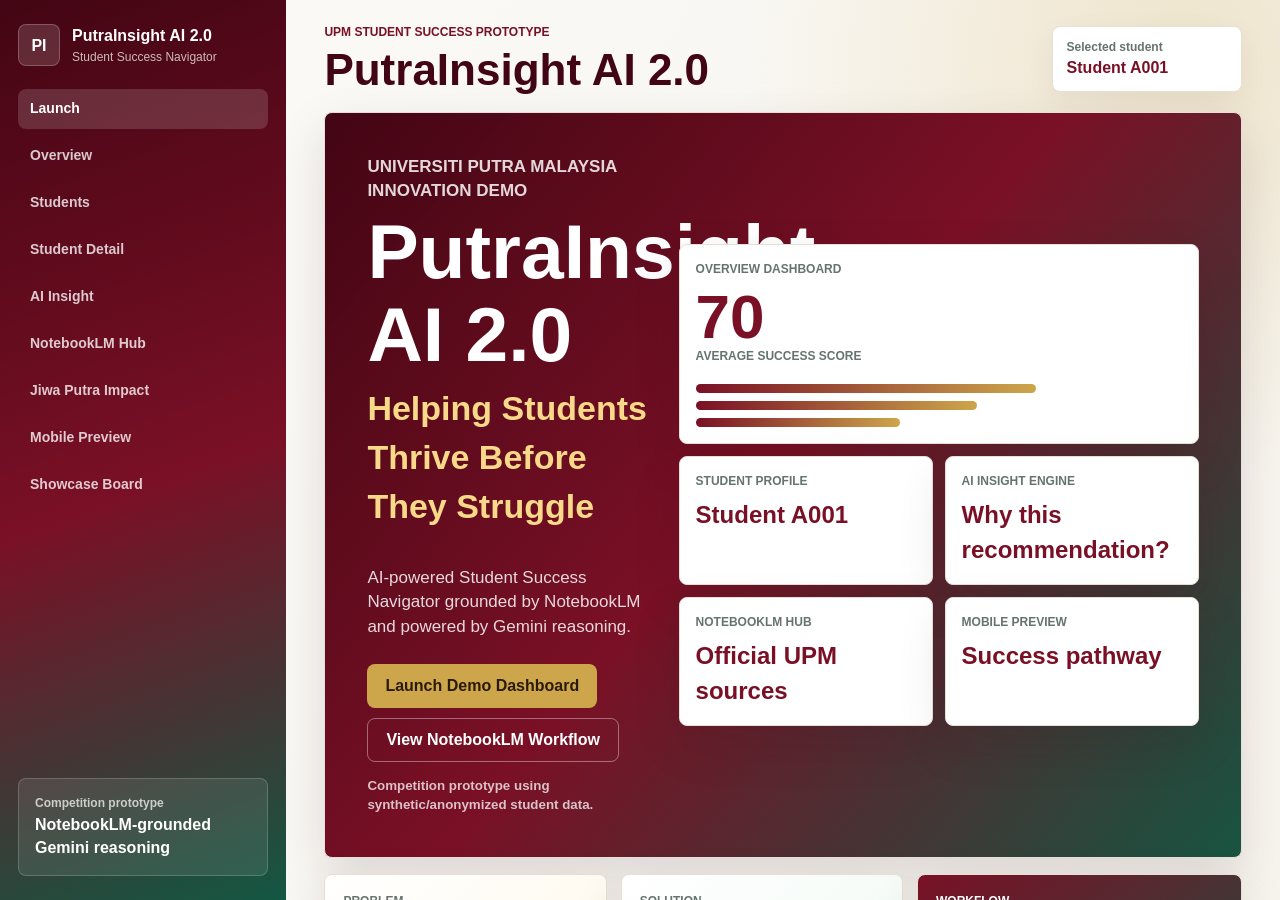
==== commit abe7eee3: "Add final demo polish and A4 competition poster" ====
--- a/demo/index.html
+++ b/demo/index.html
@@ -78,8 +78,8 @@
           <div class="launch-polish-grid">
             <article class="launch-problem-card">
               <span>Problem</span>
-              <strong>Support often arrives after challenges become visible.</strong>
-              <p>Many students receive support only after academic, wellbeing, or engagement signals become difficult to miss.</p>
+              <strong>Many students receive support only after challenges become visible.</strong>
+              <p>PutraInsight AI 2.0 helps UPM act earlier through AI-guided, NotebookLM-grounded success pathways.</p>
             </article>
             <article class="launch-solution-card">
               <span>Solution</span>
@@ -111,6 +111,11 @@
               <p>Review the cohort, select a student, inspect the AI insight, then show the NotebookLM-grounded success pathway.</p>
             </div>
             <button class="primary-action" data-go="students" type="button">Review Student Cohort</button>
+          </div>
+          <div class="overview-focus-strip">
+            <article><strong>+26</strong><span>average improvement</span></article>
+            <article><strong>Human-in-the-loop</strong><span>advisor review before action</span></article>
+            <article><strong>2-minute flow</strong><span>cohort to insight to impact</span></article>
           </div>
           <div class="metric-grid" id="overviewMetrics"></div>
           <div class="dashboard-grid">
@@ -291,6 +296,15 @@
               <div class="match-score"><span id="mentorMatchScore">91%</span><i></i></div>
               <p id="mentorMatchReason">Same faculty context, academic planning support, confidence-building need.</p>
             </article>
+            <article class="panel presenter-focus-card wide-panel">
+              <h3>Presenter Focus</h3>
+              <div>
+                <span>1. Why this recommendation?</span>
+                <span>2. NotebookLM source confidence</span>
+                <span>3. Mentor/advisor match</span>
+                <span>4. 30-day Success Journey</span>
+              </div>
+            </article>
             <article class="panel wide-panel">
               <div class="panel-head">
                 <h3>Why this recommendation?</h3>
@@ -354,6 +368,11 @@
               <p>NotebookLM prevents generic AI advice by grounding recommendations in official UPM resources.</p>
             </div>
             <button class="primary-action" data-go="insight" type="button">Inspect AI Reasoning</button>
+          </div>
+          <div class="layer-summary">
+            <article><strong>Gemini</strong><span>reasoning layer</span></article>
+            <article><strong>NotebookLM</strong><span>grounding layer</span></article>
+            <article><strong>Advisor</strong><span>human review layer</span></article>
           </div>
           <div class="vertical-flow">
             <div>Student Indicators</div>
--- a/demo/styles.css
+++ b/demo/styles.css
@@ -458,6 +458,45 @@
     linear-gradient(90deg, white, #fffaf0);
 }
 
+.overview-focus-strip,
+.layer-summary {
+  display: grid;
+  grid-template-columns: repeat(3, minmax(0, 1fr));
+  gap: 12px;
+  margin-bottom: 14px;
+}
+
+.overview-focus-strip article,
+.layer-summary article {
+  padding: 14px 16px;
+  border: 1px solid var(--line);
+  border-radius: 8px;
+  background: white;
+  box-shadow: 0 10px 28px rgba(48, 18, 23, 0.08);
+}
+
+.overview-focus-strip strong,
+.overview-focus-strip span,
+.layer-summary strong,
+.layer-summary span {
+  display: block;
+}
+
+.overview-focus-strip strong,
+.layer-summary strong {
+  color: var(--maroon);
+  font-size: 20px;
+}
+
+.overview-focus-strip span,
+.layer-summary span {
+  margin-top: 3px;
+  color: var(--muted);
+  font-size: 12px;
+  font-weight: 900;
+  text-transform: uppercase;
+}
+
 .primary-action,
 .secondary-action {
   min-height: 44px;
@@ -482,12 +521,12 @@
   display: grid;
   grid-template-columns: repeat(4, minmax(150px, 1fr));
   gap: 12px;
-  margin-bottom: 16px;
+  margin-bottom: 14px;
 }
 
 .metric-card {
-  min-height: 105px;
-  padding: 16px;
+  min-height: 92px;
+  padding: 14px;
   border: 1px solid var(--line);
   border-radius: 8px;
   background: white;
@@ -505,7 +544,7 @@
   display: block;
   margin-top: 8px;
   color: var(--maroon);
-  font-size: 34px;
+  font-size: 30px;
   line-height: 1;
 }
 
@@ -764,10 +803,17 @@
 
 .student-table th,
 .student-table td {
-  padding: 14px;
+  padding: 12px 14px;
   border-bottom: 1px solid var(--line);
   text-align: left;
   vertical-align: top;
+}
+
+.action-summary {
+  display: block;
+  max-width: 360px;
+  color: var(--ink);
+  line-height: 1.35;
 }
 
 .student-table th {
@@ -1049,6 +1095,35 @@
   background:
     linear-gradient(145deg, rgba(15, 90, 67, 0.08), transparent 58%),
     white;
+}
+
+.presenter-focus-card {
+  display: grid;
+  grid-template-columns: 180px 1fr;
+  align-items: center;
+  gap: 16px;
+  border-color: rgba(205, 166, 75, 0.55);
+  background: linear-gradient(120deg, #fffaf0, white);
+}
+
+.presenter-focus-card h3 {
+  margin-bottom: 0;
+}
+
+.presenter-focus-card div {
+  display: grid;
+  grid-template-columns: repeat(4, minmax(0, 1fr));
+  gap: 8px;
+}
+
+.presenter-focus-card span {
+  padding: 10px;
+  border-radius: 8px;
+  color: var(--maroon);
+  background: white;
+  font-size: 12px;
+  font-weight: 900;
+  box-shadow: 0 8px 20px rgba(48, 18, 23, 0.07);
 }
 
 .match-score {
@@ -1664,6 +1739,8 @@
   .impact-metrics,
   .value-card-grid,
   .launch-polish-grid,
+  .overview-focus-strip,
+  .layer-summary,
   .recommendation-grid,
   .source-category-grid,
   .value-grid,
@@ -1763,8 +1840,15 @@
   .why-grid,
   .value-card-grid,
   .launch-polish-grid,
+  .overview-focus-strip,
+  .layer-summary,
   .simulation-proof-row,
   .product-preview {
+    grid-template-columns: 1fr;
+  }
+
+  .presenter-focus-card,
+  .presenter-focus-card div {
     grid-template-columns: 1fr;
   }
 
